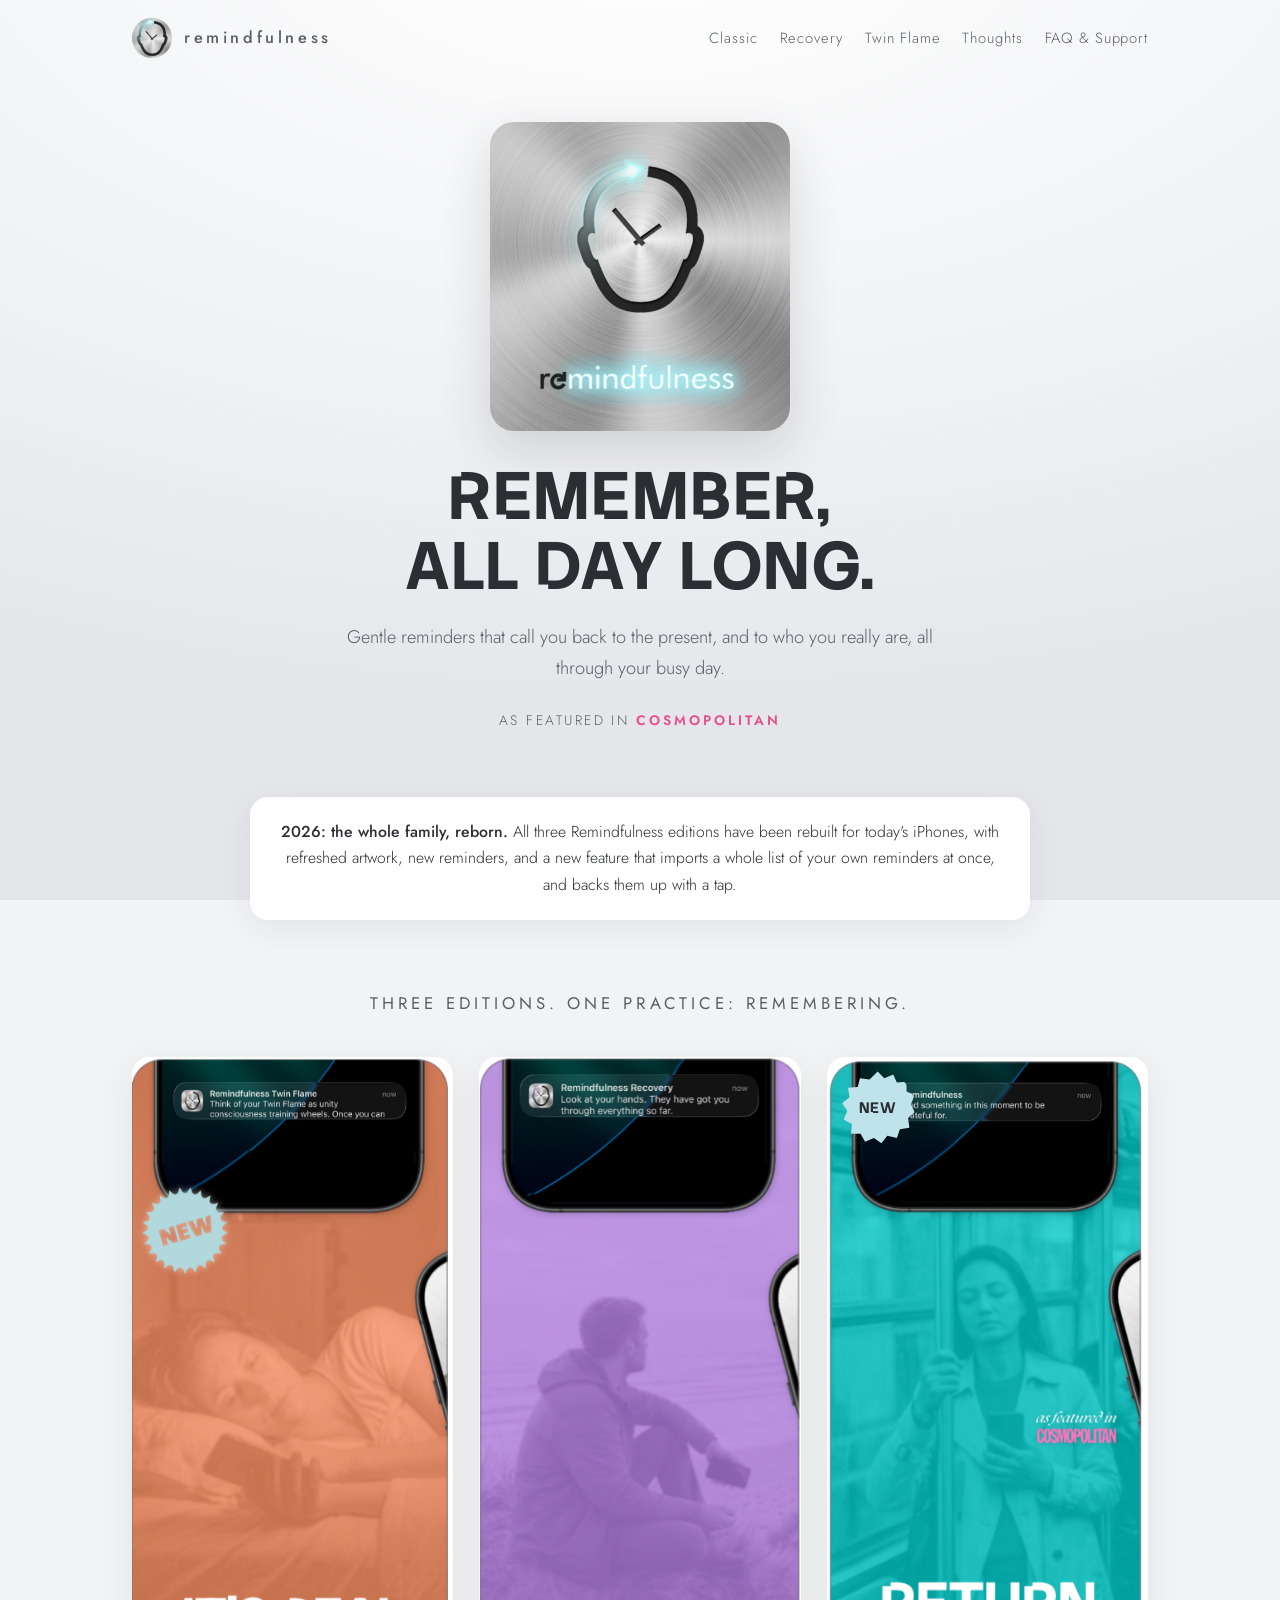
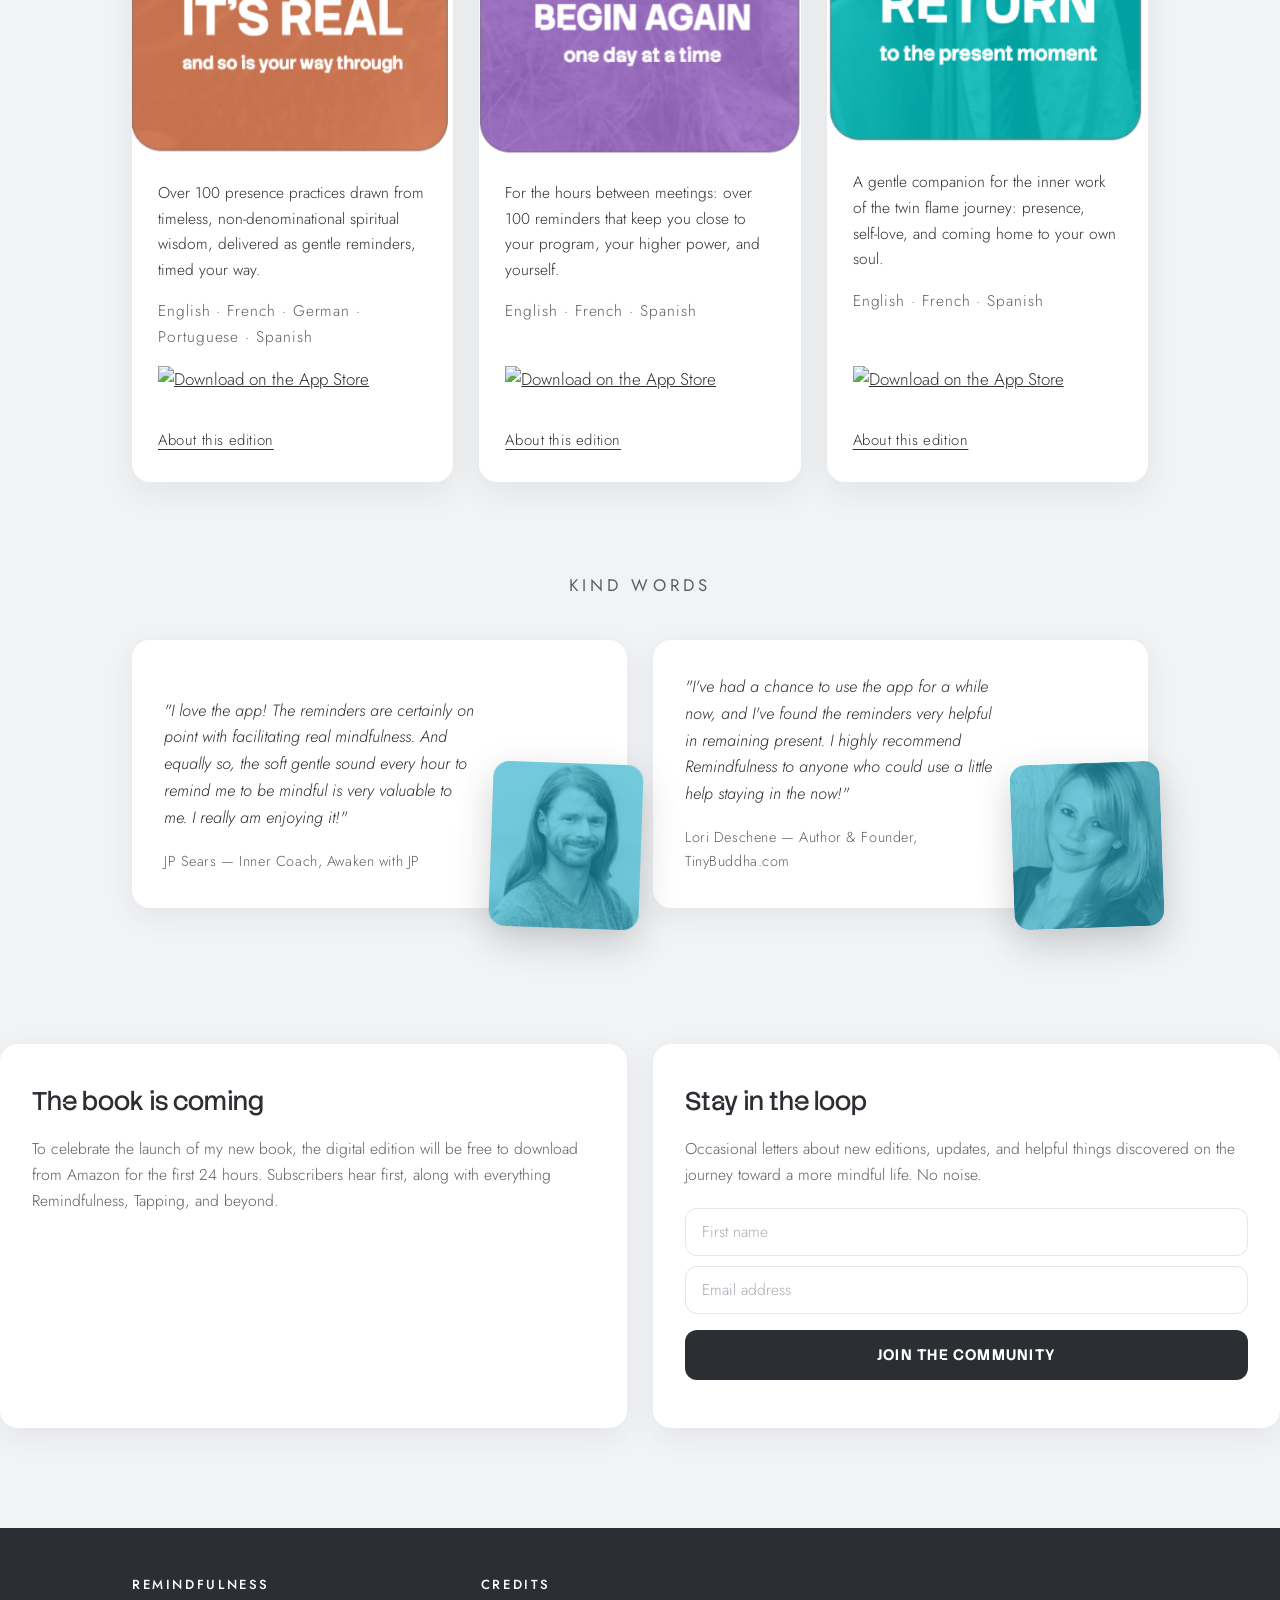
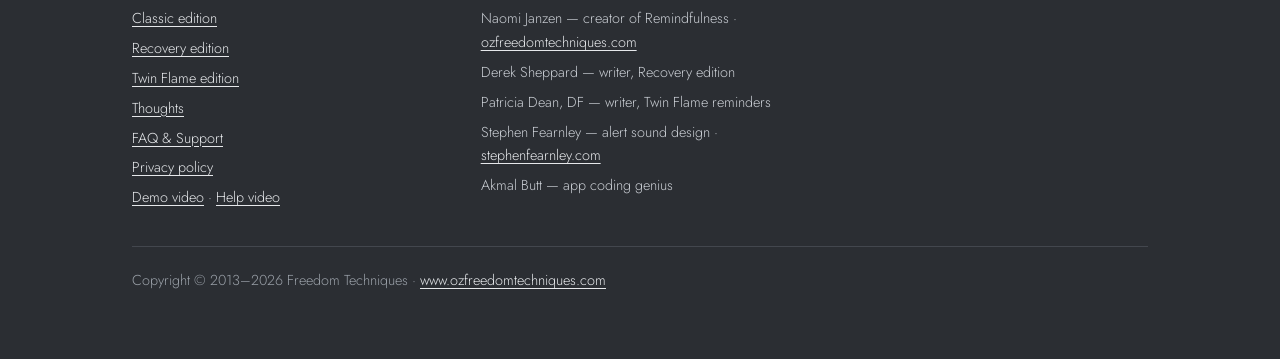
==== index.html @ a5b3c26c "Add files via upload" ====
<!DOCTYPE html>
<html lang="en">
<head>
<meta charset="utf-8">
<meta name="viewport" content="width=device-width, initial-scale=1">
<title>Remindfulness — gentle reminder apps for a mindful, spiritual day</title>
<meta name="description" content="Gentle reminder apps that weave mindfulness and spiritual practice through your busy day. Three editions: Classic, Recovery, and Twin Flame.">
<link rel="preconnect" href="https://fonts.googleapis.com">
<link rel="preconnect" href="https://fonts.gstatic.com" crossorigin>
<link href="https://fonts.googleapis.com/css2?family=Stack+Sans+Notch:wght@500;600;700&family=Jost:wght@300;400;500&display=swap" rel="stylesheet">
<link rel="icon" type="image/png" href="assets/head-logo.png">
<meta property="og:type" content="website">
<meta property="og:title" content="Remindfulness — gentle reminder apps for a mindful, spiritual day">
<meta property="og:description" content="iOS apps that help you remember to be mindful, throughout your busy day. Three editions: Classic, Recovery, and Twin Flame.">
<meta property="og:url" content="https://www.remindfulnessapp.com/">
<meta property="og:image" content="https://www.remindfulnessapp.com/assets/share-banner.jpg">
<meta property="og:image:width" content="1100">
<meta property="og:image:height" content="660">
<meta name="twitter:card" content="summary_large_image">
<meta name="twitter:image" content="https://www.remindfulnessapp.com/assets/share-banner.jpg">
<link rel="stylesheet" href="css/style.css">
</head>
<body>

<header class="site">
  <div class="wrap">
    <a class="wordmark" href="index.html"><img class="logo-head" src="assets/head-logo.png" alt="" onerror="this.style.display='none'"><img class="logo-word" src="assets/wordmark.png" alt="Remindfulness" onerror="this.style.display='none';this.nextElementSibling.style.display='inline'"><span class="wordmark-text" style="display:none">re<span>mindfulness</span></span></a>
    <nav class="main" aria-label="Main">
      <ul>
        <li><a href="classic.html">Classic</a></li>
        <li><a href="recovery.html">Recovery</a></li>
        <li><a href="twin-flame.html">Twin Flame</a></li>
        <li><a href="thoughts.html">Thoughts</a></li>
        <li><a href="faq.html">FAQ &amp; Support</a></li>
      </ul>
    </nav>
  </div>
</header>

<main>
  <section class="hero fade-in">
    <div class="wrap">
      <div class="hero-lockup"><img src="assets/splash-lockup.jpg" alt="Remindfulness logo on brushed metal" onerror="this.parentElement.style.display='none'"></div>
      <h1>Remember,<br>all day long.</h1>
      <p class="sub">Gentle reminders that call you back to the present, and to who you really are, all through your busy day.</p>
      <p class="credit">as featured in <b>COSMOPOLITAN</b></p>
    </div>
  </section>

  <div class="wrap">
    <div class="announce">
      <strong>2026: the whole family, reborn.</strong> All three Remindfulness editions have been rebuilt for today's iPhones, with refreshed artwork, new reminders, and a new feature that imports a whole list of your own reminders at once, and backs them up with a tap.
    </div>
  </div>

  <section class="editions">
    <div class="wrap">
      <h2>Three editions. One practice: remembering.</h2>
      <div class="panel-grid">

        <article class="panel classic">
          <div class="feature">
            <img src="assets/classic-feature.png" alt="Remindfulness Classic — Return to the present moment">
          </div>
          <div class="body">
            <p>Over 100 presence practices drawn from timeless, non&#8209;denominational spiritual wisdom, delivered as gentle reminders, timed your way.</p>
            <p class="langs">English &middot; French &middot; German &middot; Portuguese &middot; Spanish</p>
            <div class="cta-row">
              <a class="badge" href="https://apps.apple.com/app/id588697678" aria-label="Download Remindfulness on the App Store"><img src="https://developer.apple.com/assets/elements/badges/download-on-the-app-store.svg" alt="Download on the App Store"></a>
              <a class="textlink" href="classic.html">About this edition</a>
            </div>
          </div>
        </article>

        <article class="panel recovery">
          <div class="feature">
            <img src="assets/rr-feature.png" alt="Remindfulness Recovery — Begin again, one day at a time">
          </div>
          <div class="body">
            <p>For the hours between meetings: over 100 reminders that keep you close to your program, your higher power, and yourself.</p>
            <p class="langs">English &middot; French &middot; Spanish</p>
            <div class="cta-row">
              <a class="badge" href="https://apps.apple.com/app/id597767206" aria-label="Download Remindfulness Recovery on the App Store"><img src="https://developer.apple.com/assets/elements/badges/download-on-the-app-store.svg" alt="Download on the App Store"></a>
              <a class="textlink" href="recovery.html">About this edition</a>
            </div>
          </div>
        </article>

        <article class="panel twinflame">
          <div class="feature">
            <span class="new-burst" aria-hidden="true">NEW</span>
            <img src="assets/tf-feature.png" alt="Remindfulness Twin Flame — It's real, and so is your way through">
          </div>
          <div class="body">
            <p>A gentle companion for the inner work of the twin flame journey: presence, self&#8209;love, and coming home to your own soul.</p>
            <p class="langs">English &middot; French &middot; Spanish</p>
            <div class="cta-row">
              <!-- TODO: replace idTF with Twin Flame's Apple ID once live -->
              <a class="badge" href="https://apps.apple.com/app/idTF" aria-label="Download Remindfulness Twin Flame on the App Store"><img src="https://developer.apple.com/assets/elements/badges/download-on-the-app-store.svg" alt="Download on the App Store"></a>
              <a class="textlink" href="twin-flame.html">About this edition</a>
            </div>
          </div>
        </article>

      </div>
    </div>
  </section>

  <section class="quotes">
    <div class="wrap">
      <h2>Kind words</h2>
      <div class="quote-grid">
        <blockquote class="quote">
          <div class="qtext">
            <p>"I love the app! The reminders are certainly on point with facilitating real mindfulness. And equally so, the soft gentle sound every hour to remind me to be mindful is very valuable to me. I really am enjoying it!"</p>
            <div class="who">JP Sears — Inner Coach, Awaken with JP</div>
          </div>
          <img class="quote-photo" src="assets/jp.png" alt="JP Sears">
        </blockquote>
        <blockquote class="quote">
          <div class="qtext">
            <p>"I've had a chance to use the app for a while now, and I've found the reminders very helpful in remaining present. I highly recommend Remindfulness to anyone who could use a little help staying in the now!"</p>
            <div class="who">Lori Deschene — Author &amp; Founder, TinyBuddha.com</div>
          </div>
          <img class="quote-photo" src="assets/lori.png" alt="Lori Deschene">
        </blockquote>
      </div>
    </div>
  </section>

  <section class="duo">
    <div class="wrap" style="display:contents">
      <div class="card">
        <h3>The book is coming</h3>
        <p>To celebrate the launch of my new book, the digital edition will be free to download from Amazon for the first 24 hours. Subscribers hear first, along with everything Remindfulness, Tapping, and beyond.</p>
        <div class="slot">
          <img src="assets/book.png" alt="Book cover" onerror="this.style.display='none'">
        </div>
      </div>
      <div class="card">
        <h3>Stay in the loop</h3>
        <p>Occasional letters about new editions, updates, and helpful things discovered on the journey toward a more mindful life. No noise.</p>
        <div class="slot">
          <div class="bs-form-plain bs-form-one">
            <form action="https://app.birdsend.co/subscribe" method="post" bs-form>
              <div style="display: none;">
                <input type="hidden" name="meta_id" value="34839">
                <input type="hidden" name="meta_user_id" value="3507">
              </div>
              <input type="text" name="first_name" class="bs-input" placeholder="First name" required>
              <input type="email" name="email" class="bs-input" placeholder="Email address" required>
              <button type="submit" class="bs-btn">JOIN THE COMMUNITY</button>
              <!-- Please do not remove this or risk form bot signups-->
              <div style="position: absolute; left: -5600px;" aria-hidden="true">
                <input type="text" name="confirmdata" tabindex="-1" value="" autocomplete="new-password">
              </div>
            </form>
            <div id="bs-message"></div>
            <script>
            (function(w, d, s, id){
                var js, fjs = d.getElementsByTagName(s)[0]; if (d.getElementById(id)) { return; }
                js = d.createElement(s); js.id = id; js.src = 'https://cdn.birdsend.co/assets/static/js/form.js'; fjs.parentNode.insertBefore(js, fjs);
            }(window, document, 'script', 'birdsend-form-js'));
            </script>
          </div>
        </div>
      </div>
    </div>
  </section>
</main>

<footer class="site">
  <div class="wrap">
    <div>
      <h4>Remindfulness</h4>
      <p><a href="classic.html">Classic edition</a></p>
      <p><a href="recovery.html">Recovery edition</a></p>
      <p><a href="twin-flame.html">Twin Flame edition</a></p>
      <p><a href="thoughts.html">Thoughts</a></p>
      <p><a href="faq.html">FAQ &amp; Support</a></p>
      <p><a href="privacy-policy.html">Privacy policy</a></p>
      <p><a href="demo-video.html">Demo video</a> &middot; <a href="mindfulness-help-video.html">Help video</a></p>
    </div>
    <div>
      <h4>Credits</h4>
      <p>Naomi Janzen — creator of Remindfulness &middot; <a href="https://www.ozfreedomtechniques.com">ozfreedomtechniques.com</a></p>
      <p>Derek Sheppard — writer, Recovery edition</p>
      <p>Patricia Dean, DF — writer, Twin Flame reminders</p>
      <p>Stephen Fearnley — alert sound design &middot; <a href="https://www.stephenfearnley.com">stephenfearnley.com</a></p>
      <p>Akmal Butt — app coding genius</p>
    </div>
    <p class="fine">Copyright &copy; 2013&ndash;2026 Freedom Techniques &middot; <a href="https://www.ozfreedomtechniques.com">www.ozfreedomtechniques.com</a></p>
  </div>
</footer>

</body>
</html>
---- css/style.css ----
/* ============================================================
   Remindfulness — remindfulnessapp.com
   Design tokens: silvery app-world base, three edition washes,
   Abril Fatface display verbs, Jost body.
   ============================================================ */

:root {
  --silver: #f2f3f5;
  --silver-deep: #e4e6ea;
  --ink: #2b2e33;
  --ink-soft: #5a5f66;
  --white: #ffffff;
  --cyan: #45c6c0;
  --cyan-tint: #e2f8f8;
  --purple: #b493d9;
  --purple-tint: #f2eafa;
  --peach: #e89a70;
  --peach-tint: #ffeee6;
  --max: 1060px;
  --radius: 18px;
  --display: "Stack Sans Notch", "Jost", sans-serif;
  --body: "Jost", system-ui, -apple-system, sans-serif;
}

* { box-sizing: border-box; margin: 0; padding: 0; }

html { scroll-behavior: smooth; }
@media (prefers-reduced-motion: reduce) {
  html { scroll-behavior: auto; }
  * { animation: none !important; transition: none !important; }
}

body {
  font-family: var(--body);
  font-weight: 300;
  font-size: 1.06rem;
  line-height: 1.65;
  color: var(--ink);
  background:
    radial-gradient(120% 90% at 50% -10%, #ffffff 0%, var(--silver) 55%, var(--silver-deep) 100%)
    fixed var(--silver);
}

img { max-width: 100%; display: block; }

a { color: inherit; }

.wrap { max-width: var(--max); margin: 0 auto; padding: 0 22px; }

/* ---------- header ---------- */
header.site {
  padding: 18px 0;
}
header.site .wrap {
  display: flex; flex-wrap: wrap; align-items: center; gap: 14px 26px;
}
.wordmark {
  font-family: var(--body); font-weight: 500; letter-spacing: 0.22em;
  text-transform: lowercase; font-size: 1.02rem; text-decoration: none;
  display: flex; align-items: center; gap: 12px;
}
.wordmark span { color: var(--ink-soft); }
.logo-head { height: 40px; width: auto; }
.logo-word { height: 22px; width: auto; }
nav.main { margin-left: auto; }
nav.main ul { list-style: none; display: flex; flex-wrap: wrap; gap: 4px 22px; }
nav.main a {
  text-decoration: none; font-size: 0.92rem; letter-spacing: 0.06em;
  color: var(--ink-soft); padding: 4px 0;
}
nav.main a:hover, nav.main a[aria-current="page"] { color: var(--ink); }
nav.main a:focus-visible { outline: 2px solid var(--ink); outline-offset: 3px; }

/* ---------- hero ---------- */
.hero { padding: 46px 0 56px; text-align: center; }
.hero-lockup { max-width: 300px; margin: 0 auto 30px; border-radius: 24px; overflow: hidden; box-shadow: 0 18px 50px rgba(43,46,51,0.16); }
.hero h1 {
  font-family: var(--display); font-weight: 700; text-transform: uppercase;
  font-size: clamp(2.3rem, 6.5vw, 4.2rem); line-height: 1.04;
  letter-spacing: 0.02em;
}
.hero .sub {
  max-width: 620px; margin: 22px auto 0; font-size: 1.14rem; color: var(--ink-soft);
}
.credit {
  margin-top: 26px; font-size: 0.86rem; letter-spacing: 0.18em; text-transform: uppercase;
  color: var(--ink-soft);
}
.credit b { color: #e5518d; font-weight: 600; letter-spacing: 0.22em; }

.fade-in { animation: rise 0.9s ease both; }
@keyframes rise { from { opacity: 0; transform: translateY(14px); } to { opacity: 1; transform: none; } }

/* ---------- announcement ---------- */
.announce {
  background: var(--white); border-radius: var(--radius);
  padding: 22px 28px; margin: 10px auto 0; max-width: 780px;
  box-shadow: 0 8px 30px rgba(43, 46, 51, 0.07);
  text-align: center; font-size: 0.99rem;
}
.announce strong { font-weight: 500; }

/* ---------- edition panels ---------- */
.editions { padding: 70px 0 30px; }
.editions h2, .quotes h2 {
  text-align: center; font-family: var(--body); font-weight: 400;
  font-size: 1.05rem; letter-spacing: 0.24em; text-transform: uppercase;
  color: var(--ink-soft); margin-bottom: 40px;
}
.panel-grid {
  display: grid; gap: 26px;
  grid-template-columns: repeat(auto-fit, minmax(280px, 1fr));
}
.panel {
  border-radius: var(--radius); overflow: hidden; background: var(--white);
  box-shadow: 0 10px 34px rgba(43, 46, 51, 0.08);
  display: flex; flex-direction: column;
  transition: transform 0.25s ease, box-shadow 0.25s ease;
}
.panel:hover { transform: translateY(-4px); box-shadow: 0 16px 44px rgba(43, 46, 51, 0.12); }
.panel .verb-band { padding: 40px 26px 30px; text-align: center; }
.panel.classic .verb-band { background: var(--cyan); }
.panel.recovery .verb-band { background: var(--purple); }
.panel.twinflame .verb-band { background: var(--peach); }
.panel .verb {
  font-family: var(--display); font-weight: 700; text-transform: uppercase;
  font-size: clamp(1.7rem, 3.6vw, 2.2rem); line-height: 1.06; color: #ffffff;
}



.panel .verb-sub { margin-top: 6px; color: #ffffff; font-size: 1rem; font-weight: 400; }
.panel .shot { aspect-ratio: 1320 / 1500; overflow: hidden; }
.panel .shot img { width: 100%; height: 100%; object-fit: cover; object-position: top; }
.panel .body { padding: 26px 26px 30px; display: flex; flex-direction: column; gap: 16px; flex: 1; }
.panel .body p { font-size: 0.97rem; }
.panel .langs { font-size: 0.85rem; letter-spacing: 0.06em; color: var(--ink-soft); }
.panel .cta-row { margin-top: auto; display: flex; align-items: center; gap: 18px; flex-wrap: wrap; }
.badge img { height: 44px; width: auto; }
.textlink {
  font-size: 0.93rem; letter-spacing: 0.04em; color: var(--ink);
  text-decoration: underline; text-underline-offset: 4px;
}
.textlink:focus-visible, .badge:focus-visible { outline: 2px solid var(--ink); outline-offset: 3px; }

.new-flag {
  display: inline-block; font-size: 0.72rem; letter-spacing: 0.2em;
  font-weight: 500; padding: 3px 10px; border-radius: 999px;
  background: #ffffff; color: #e06a38; margin-bottom: 12px;
}

/* ---------- quotes ---------- */
.quotes { padding: 60px 0 20px; }
.quote-grid { display: grid; gap: 26px; grid-template-columns: repeat(auto-fit, minmax(300px, 1fr)); }
.quote {
  background: var(--white); border-radius: var(--radius); padding: 34px 32px;
  box-shadow: 0 8px 30px rgba(43, 46, 51, 0.07); font-size: 1.02rem;
}
.quote p { font-style: italic; }
.quote .who { margin-top: 18px; font-style: normal; font-size: 0.9rem; color: var(--ink-soft); letter-spacing: 0.04em; }

/* ---------- book + newsletter ---------- */
.duo { padding: 60px 0; display: grid; gap: 26px; grid-template-columns: repeat(auto-fit, minmax(300px, 1fr)); }
.card {
  background: var(--white); border-radius: var(--radius); padding: 36px 32px;
  box-shadow: 0 8px 30px rgba(43, 46, 51, 0.07);
}
.card h3 { font-family: var(--display); font-weight: 400; font-size: 1.6rem; margin-bottom: 14px; }
.card p { font-size: 0.98rem; color: var(--ink-soft); }
.card .slot { margin-top: 20px; }

/* ---------- edition page hero ---------- */
.ed-hero { padding: 70px 0 56px; text-align: center; }
body.classic .ed-hero h1, body.recovery .ed-hero h1, body.twinflame .ed-hero h1, body.classic .ed-hero .sub, body.recovery .ed-hero .sub, body.twinflame .ed-hero .sub, body.classic .ed-hero .eyebrow, body.recovery .ed-hero .eyebrow, body.twinflame .ed-hero .eyebrow { text-shadow: 0 1px 14px rgba(0,0,0,0.18); }
.ed-hero .hero-shot { margin-bottom: -30px; }
.ed-hero .eyebrow { font-size: 0.85rem; letter-spacing: 0.24em; text-transform: uppercase; color: var(--ink-soft); }
.ed-hero h1 { font-family: var(--display); font-weight: 700; text-transform: uppercase; font-size: clamp(2.2rem, 6vw, 3.6rem); margin-top: 14px; line-height: 1.05; color: #0f9d9d; }
body.classic .ed-hero h1, body.recovery .ed-hero h1, body.twinflame .ed-hero h1 { color: #ffffff; }
.ed-hero .sub { max-width: 560px; margin: 18px auto 0; font-size: 1.12rem; color: var(--ink-soft); }



body.classic .ed-hero { background: var(--cyan) url('../assets/classic-banner.jpg') left center/cover no-repeat; } body.classic .ed-hero .eyebrow, body.classic .ed-hero .sub { color: #ffffff; }
body.recovery .ed-hero { background: var(--purple) url('../assets/recovery-banner.jpg') left center/cover no-repeat; } body.recovery .ed-hero .eyebrow, body.recovery .ed-hero .sub { color: #ffffff; }
body.twinflame .ed-hero { background: var(--peach) url('../assets/twinflame-banner.jpg') left center/cover no-repeat; } body.twinflame .ed-hero .eyebrow, body.twinflame .ed-hero .sub { color: #ffffff; }

.prose { max-width: 700px; margin: 0 auto; padding: 38px 22px 30px; }
.prose p { margin-bottom: 20px; }
.prose h2 { font-family: var(--body); font-weight: 500; font-size: 1.02rem; letter-spacing: 0.18em; text-transform: uppercase; margin: 44px 0 16px; }
.prose .symbolism {
  font-style: italic; color: var(--ink-soft); font-size: 0.99rem;
  border-left: 3px solid var(--silver-deep); padding-left: 20px;
}
body.classic .prose .symbolism { border-color: var(--cyan); }
body.recovery .prose .symbolism { border-color: var(--purple); }
body.twinflame .prose .symbolism { border-color: var(--peach); }

.sounds { columns: 2; gap: 30px; list-style: none; font-size: 0.97rem; }
.sounds li { padding: 3px 0; break-inside: avoid; }
@media (min-width: 640px) { .sounds { columns: 3; } }

.center-cta { text-align: center; padding: 30px 0 70px; }
.center-cta .badge img { height: 52px; margin: 0 auto; }
.hero-shot { max-width: 420px; margin: 40px auto 0; border-radius: var(--radius); overflow: hidden; box-shadow: 0 16px 48px rgba(43,46,51,0.16); }

/* ---------- faq ---------- */
.faq-list { max-width: 720px; margin: 0 auto; padding: 0 22px 60px; }
.faq-list details {
  background: var(--white); border-radius: var(--radius); margin-bottom: 14px;
  box-shadow: 0 6px 24px rgba(43, 46, 51, 0.06); overflow: hidden;
}
.faq-list summary {
  cursor: pointer; padding: 20px 26px; font-weight: 400; font-size: 1.02rem;
  list-style: none; position: relative; padding-right: 52px;
}
.faq-list summary::-webkit-details-marker { display: none; }
.faq-list summary::after {
  content: "+"; position: absolute; right: 24px; top: 50%;
  transform: translateY(-52%); font-size: 1.4rem; color: var(--ink-soft);
}
.faq-list details[open] summary::after { content: "\2212"; }
.faq-list .a { padding: 0 26px 22px; color: var(--ink-soft); font-size: 0.98rem; }
.faq-list .a p { margin-bottom: 12px; }
.faq-list summary:focus-visible { outline: 2px solid var(--ink); outline-offset: -4px; }

/* ---------- footer ---------- */
footer.site {
  margin-top: 40px; padding: 46px 0 60px; background: var(--ink); color: #c9cdd3;
  font-size: 0.9rem;
}
footer.site .wrap { display: grid; gap: 30px; grid-template-columns: repeat(auto-fit, minmax(240px, 1fr)); }
footer.site h4 { font-weight: 500; font-size: 0.82rem; letter-spacing: 0.2em; text-transform: uppercase; color: #ffffff; margin-bottom: 12px; }
footer.site a { color: #e6e8eb; text-decoration: underline; text-underline-offset: 3px; }
footer.site p { margin-bottom: 6px; }
footer.site .fine { grid-column: 1 / -1; border-top: 1px solid #43474e; padding-top: 22px; color: #9aa0a8; }


/* ---------- decorative objects (from the apps) ---------- */
.deco { position: absolute; pointer-events: none; user-select: none; z-index: 3; }
.verb-band { position: relative; overflow: visible; }
.card-deco { width: clamp(64px, 9vw, 96px); }
.panel.classic .card-deco { top: -18px; left: -14px; transform: rotate(-12deg); }
.panel.recovery .card-deco { top: -16px; right: -12px; transform: rotate(8deg); }
.panel.twinflame .card-deco { bottom: -20px; right: -10px; transform: rotate(-8deg); }
.ed-hero { position: relative; overflow: visible; z-index: 2; }
.hero-deco { width: clamp(90px, 16vw, 190px); }
.classic .hero-deco { top: 20px; right: 3vw; transform: rotate(6deg); width: clamp(140px, 24vw, 300px); }
.recovery .hero-deco { bottom: -14px; right: 4vw; width: clamp(140px, 24vw, 300px); }
.twinflame .hero-deco { top: 0; right: 2.5vw; width: clamp(90px, 12vw, 175px); }
.center-cta { position: relative; }
.cta-deco { width: clamp(90px, 15vw, 180px); }
.classic .cta-deco { left: 4vw; bottom: -8px; transform: rotate(-6deg); }
.recovery .cta-deco { right: 4vw; bottom: -10px; }
.twinflame .cta-deco { right: 3vw; bottom: -16px; transform: rotate(6deg); }


/* ---------- home cards as full panels ---------- */
.panel .feature { position: relative; }
.panel .feature img { width: 100%; height: auto; display: block; }
.new-burst {
  position: absolute; top: 14px; left: 14px; z-index: 3;
  width: 74px; height: 74px; display: flex; align-items: center; justify-content: center;
  background: #bfe3ea; color: #2b2e33;
  font-family: var(--display); font-weight: 700; font-size: 0.95rem; letter-spacing: 0.04em;
  border-radius: 50%;
  clip-path: polygon(50% 0%, 59% 9%, 71% 4%, 76% 15%, 89% 14%, 89% 27%, 100% 32%, 95% 44%, 100% 55%, 91% 63%, 93% 76%, 80% 78%, 76% 90%, 63% 87%, 55% 97%, 45% 90%, 33% 95%, 27% 84%, 14% 84%, 15% 71%, 4% 65%, 9% 53%, 2% 43%, 12% 35%, 10% 22%, 23% 21%, 26% 9%, 39% 11%);
}


/* ---------- testimonial photos ---------- */
.quote { display: flex; align-items: flex-end; gap: 16px; overflow: visible; }
.quote .qtext { flex: 1; min-width: 0; }
.quote-photo {
  flex-shrink: 0;
  width: clamp(104px, 12vw, 150px); height: auto;
  margin: 0 -46px -54px 0;
  border-radius: 16px;
  box-shadow: 0 14px 36px rgba(43, 46, 51, 0.22);
  transform: rotate(2deg);
}
.quote:last-child .quote-photo { transform: rotate(-2deg); }
.quotes { padding-bottom: 76px; }
@media (max-width: 640px) {
  .quote-photo { width: 100px; margin: 0 -14px -40px 0; }
}


/* ---------- BirdSend form, restyled to the site ---------- */
.bs-form-one { max-width: none; padding: 0; border: none; background: transparent; font-family: var(--body); }
.bs-form-one .bs-input {
  width: 100%; height: 48px; padding: 10px 16px; margin-bottom: 10px;
  font-family: var(--body); font-size: 0.98rem; font-weight: 300; color: var(--ink);
  background: #ffffff; border: 1px solid var(--silver-deep); border-radius: 12px;
}
.bs-form-one .bs-input::placeholder { color: #a7abb2; font-style: normal; }
.bs-form-one .bs-input:focus { outline: none; border-color: var(--cyan); }
.bs-form-one .bs-btn {
  width: 100%; height: 50px; margin-top: 6px; border: none; border-radius: 12px;
  background: var(--ink); color: #ffffff; cursor: pointer;
  font-family: var(--display); font-weight: 700; letter-spacing: 0.08em; font-size: 0.95rem;
  transition: background 0.2s ease;
}
.bs-form-one .bs-btn:hover, .bs-form-one .bs-btn:focus { background: #0f9d9d; outline: none; }
#bs-message { margin-top: 12px; font-size: 0.92rem; color: var(--ink-soft); text-align: center; }


/* ---------- thoughts (essays) ---------- */
.thoughts { max-width: 720px; }
.thoughts .toc { background: var(--white); border-radius: var(--radius); padding: 26px 30px; margin-bottom: 40px; box-shadow: 0 8px 30px rgba(43,46,51,0.07); }
.thoughts .toc ol { list-style: none; counter-reset: t; }
.thoughts .toc li { counter-increment: t; padding: 7px 0; display: flex; align-items: baseline; gap: 10px; }
.thoughts .toc li::before { content: counter(t, decimal-leading-zero); font-family: var(--display); font-weight: 700; font-size: 0.85rem; color: #0f9d9d; }
.thoughts .toc a { text-decoration: none; color: var(--ink); }
.thoughts .toc a:hover { text-decoration: underline; text-underline-offset: 4px; }
.thoughts .toc span { margin-left: auto; font-size: 0.82rem; color: var(--ink-soft); letter-spacing: 0.06em; }
.thoughts h2 { font-family: var(--display); font-weight: 700; font-size: 1.5rem; text-transform: none; letter-spacing: 0; margin: 60px 0 4px; }
.thoughts .post-date { font-size: 0.85rem; letter-spacing: 0.14em; text-transform: uppercase; color: var(--ink-soft); margin-bottom: 20px; }
.thoughts hr { border: none; border-top: 1px solid var(--silver-deep); margin: 50px 0; }
.post-comments { background: var(--white); border-radius: var(--radius); padding: 22px 26px; margin-top: 30px; font-size: 0.95rem; box-shadow: 0 6px 22px rgba(43,46,51,0.06); }
.post-comments .comments-label { font-size: 0.78rem; letter-spacing: 0.2em; text-transform: uppercase; color: var(--ink-soft); margin-bottom: 12px; }
.post-comments p { margin-bottom: 12px; }
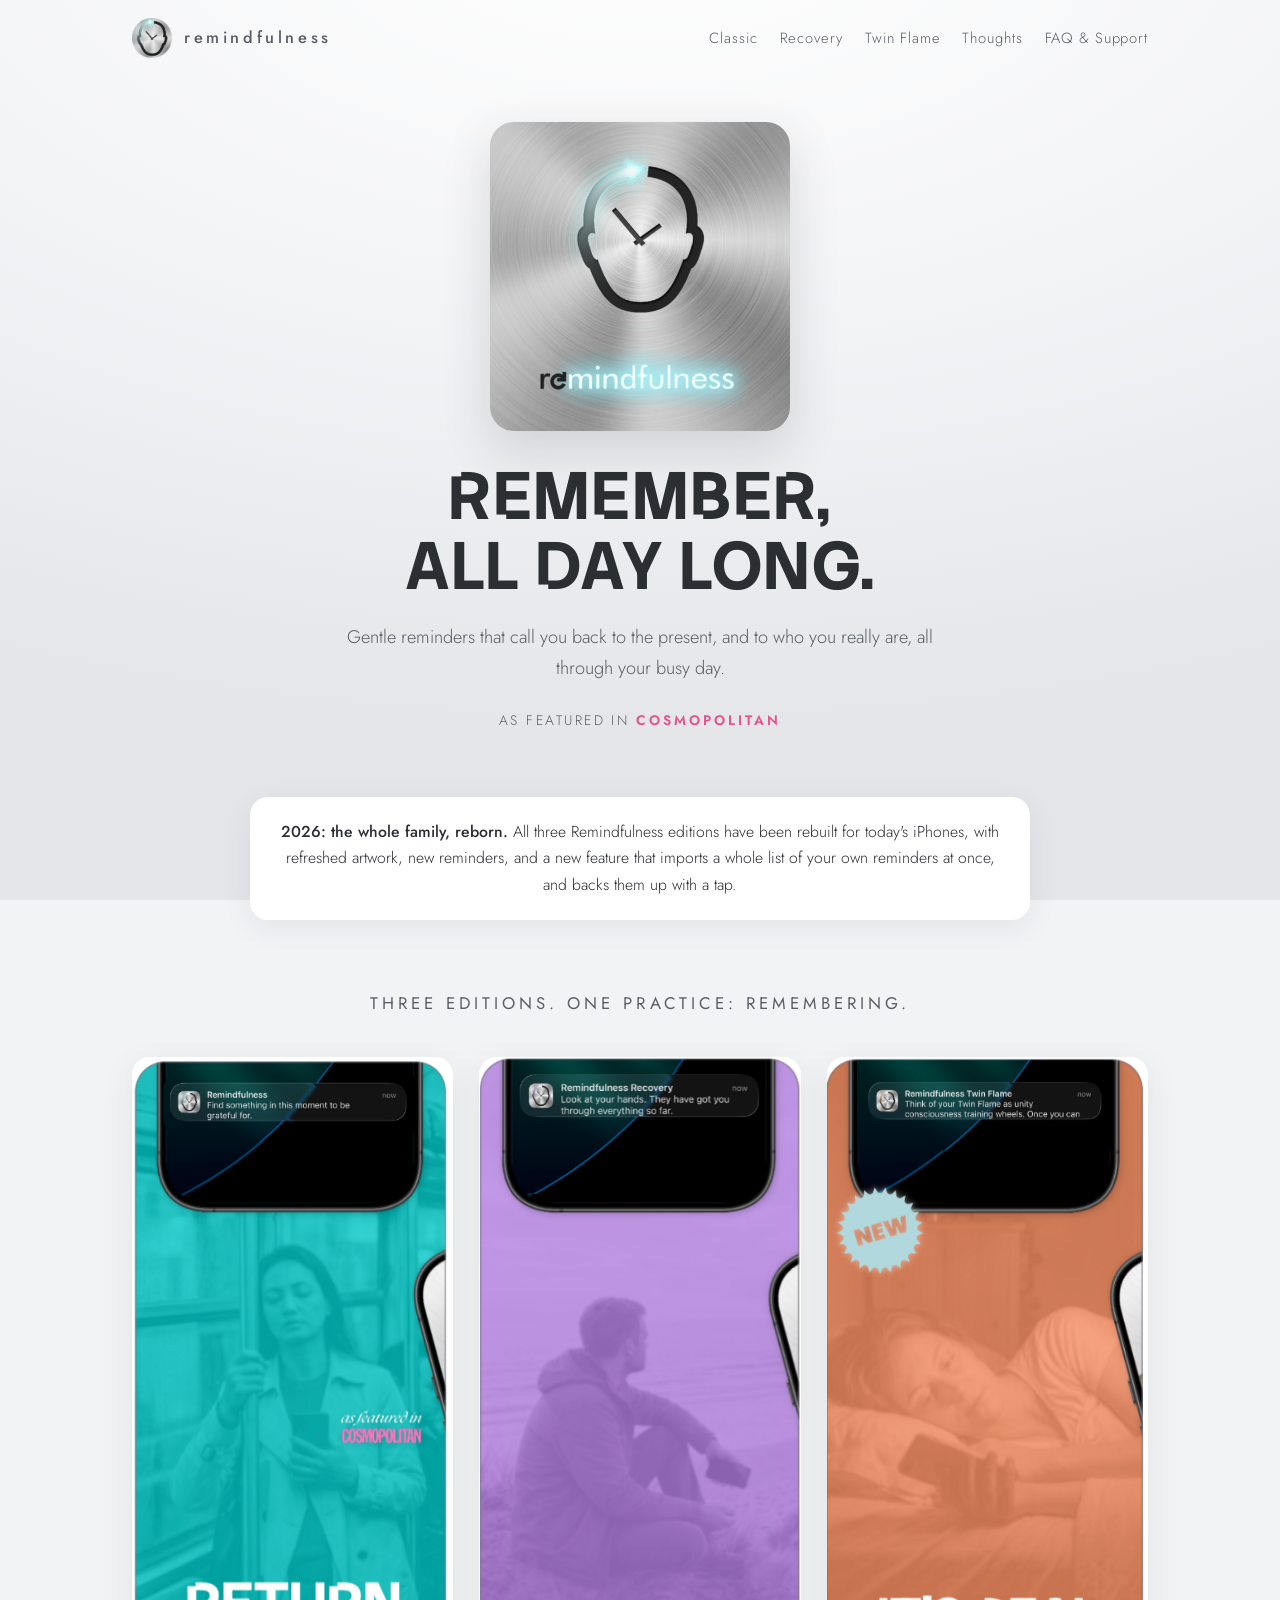
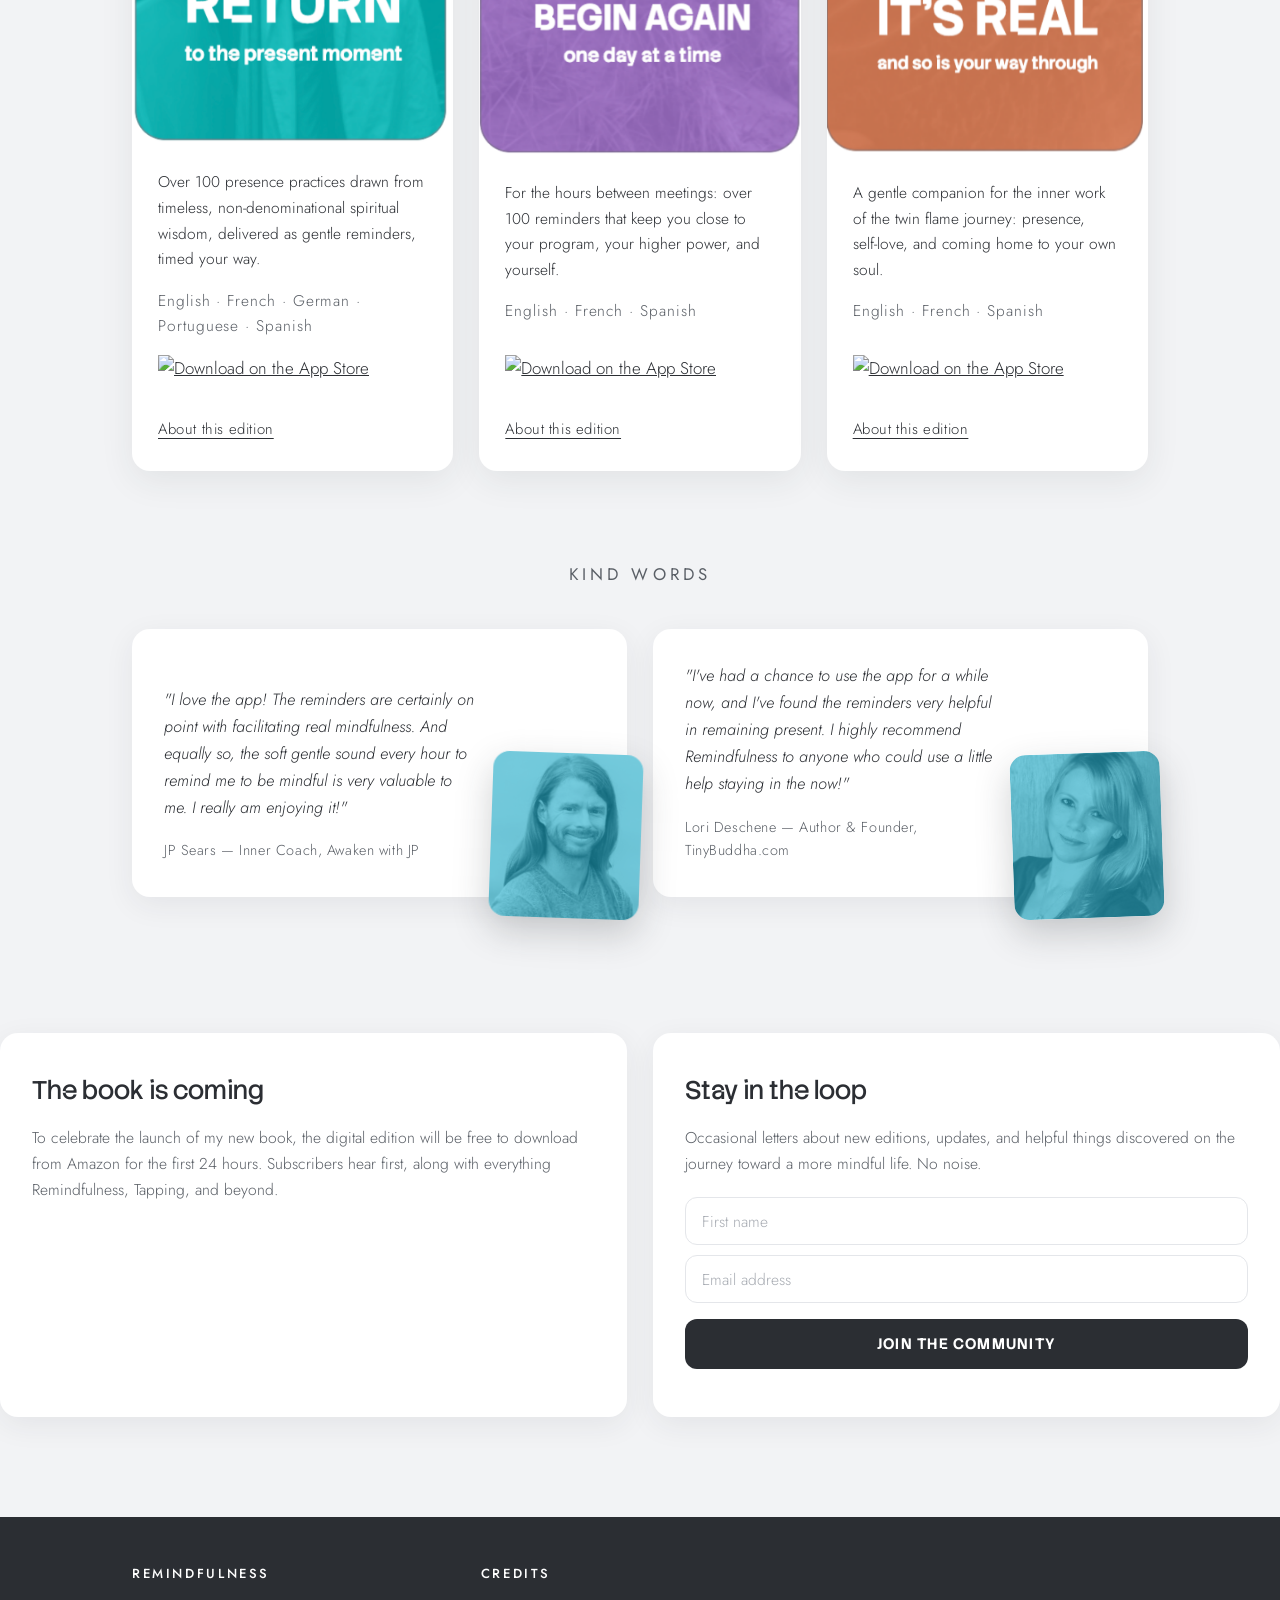
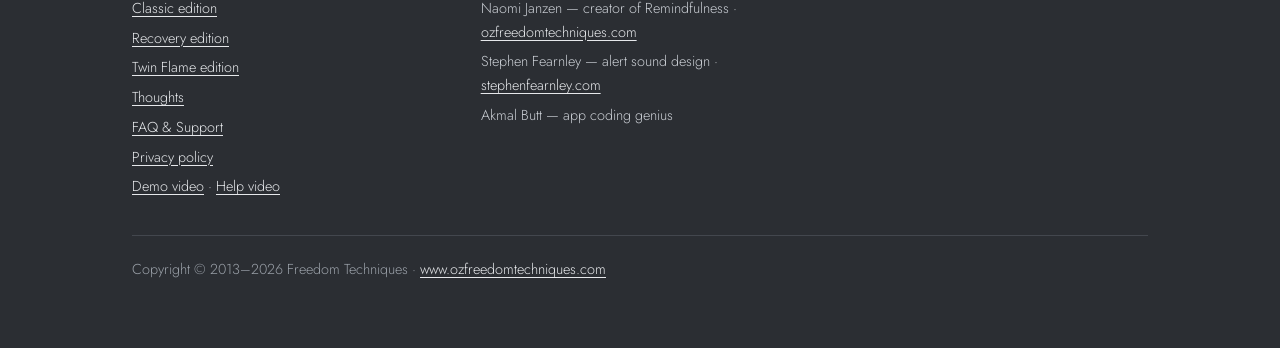
==== commit 740ce3eb: "Swap images for classic and twin flame panels" ====
--- a/index.html
+++ b/index.html
@@ -60,7 +60,7 @@
 
         <article class="panel classic">
           <div class="feature">
-            <img src="assets/classic-feature.png" alt="Remindfulness Classic — Return to the present moment">
+            <img src="assets/tf-feature.png" alt="Remindfulness Classic — Return to the present moment">
           </div>
           <div class="body">
             <p>Over 100 presence practices drawn from timeless, non&#8209;denominational spiritual wisdom, delivered as gentle reminders, timed your way.</p>
@@ -88,8 +88,7 @@
 
         <article class="panel twinflame">
           <div class="feature">
-            <span class="new-burst" aria-hidden="true">NEW</span>
-            <img src="assets/tf-feature.png" alt="Remindfulness Twin Flame — It's real, and so is your way through">
+            <img src="assets/classic-feature.png" alt="Remindfulness Twin Flame — It's real, and so is your way through">
           </div>
           <div class="body">
             <p>A gentle companion for the inner work of the twin flame journey: presence, self&#8209;love, and coming home to your own soul.</p>
@@ -184,8 +183,6 @@
     <div>
       <h4>Credits</h4>
       <p>Naomi Janzen — creator of Remindfulness &middot; <a href="https://www.ozfreedomtechniques.com">ozfreedomtechniques.com</a></p>
-      <p>Derek Sheppard — writer, Recovery edition</p>
-      <p>Patricia Dean, DF — writer, Twin Flame reminders</p>
       <p>Stephen Fearnley — alert sound design &middot; <a href="https://www.stephenfearnley.com">stephenfearnley.com</a></p>
       <p>Akmal Butt — app coding genius</p>
     </div>
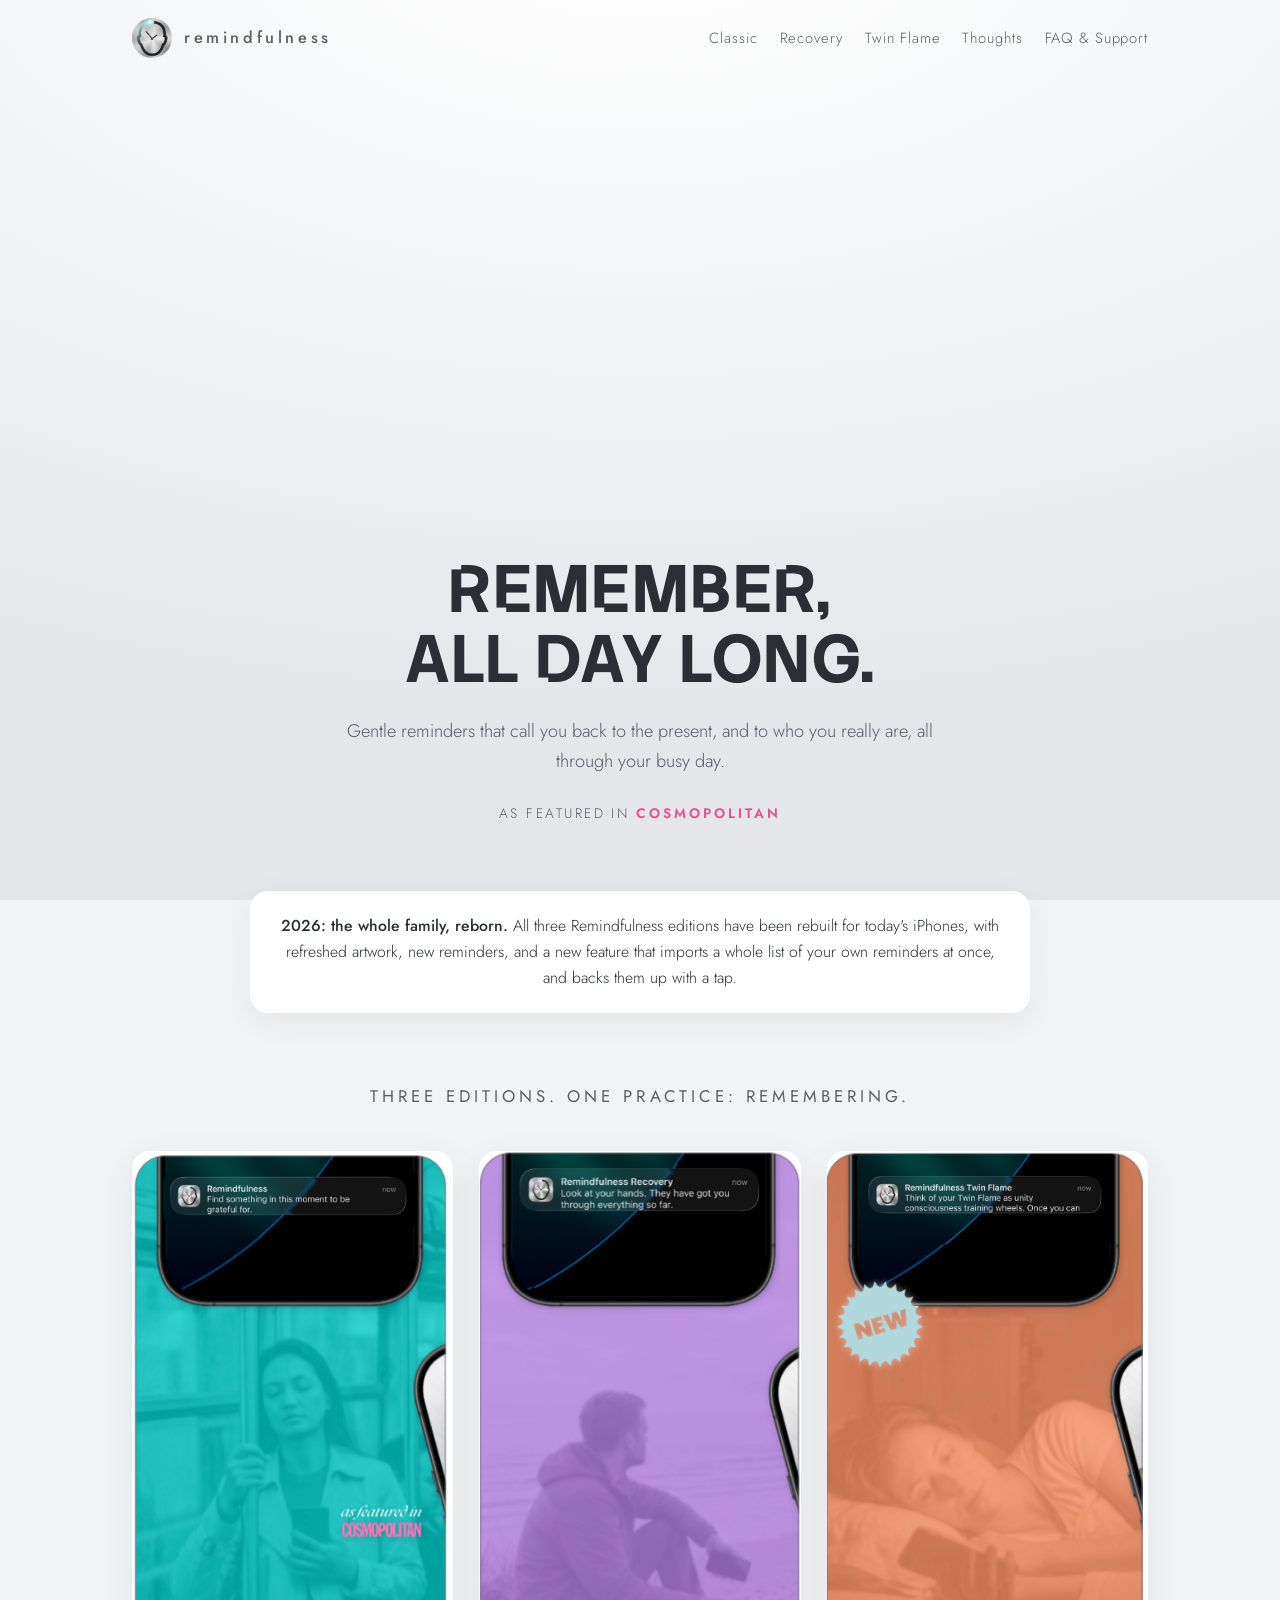
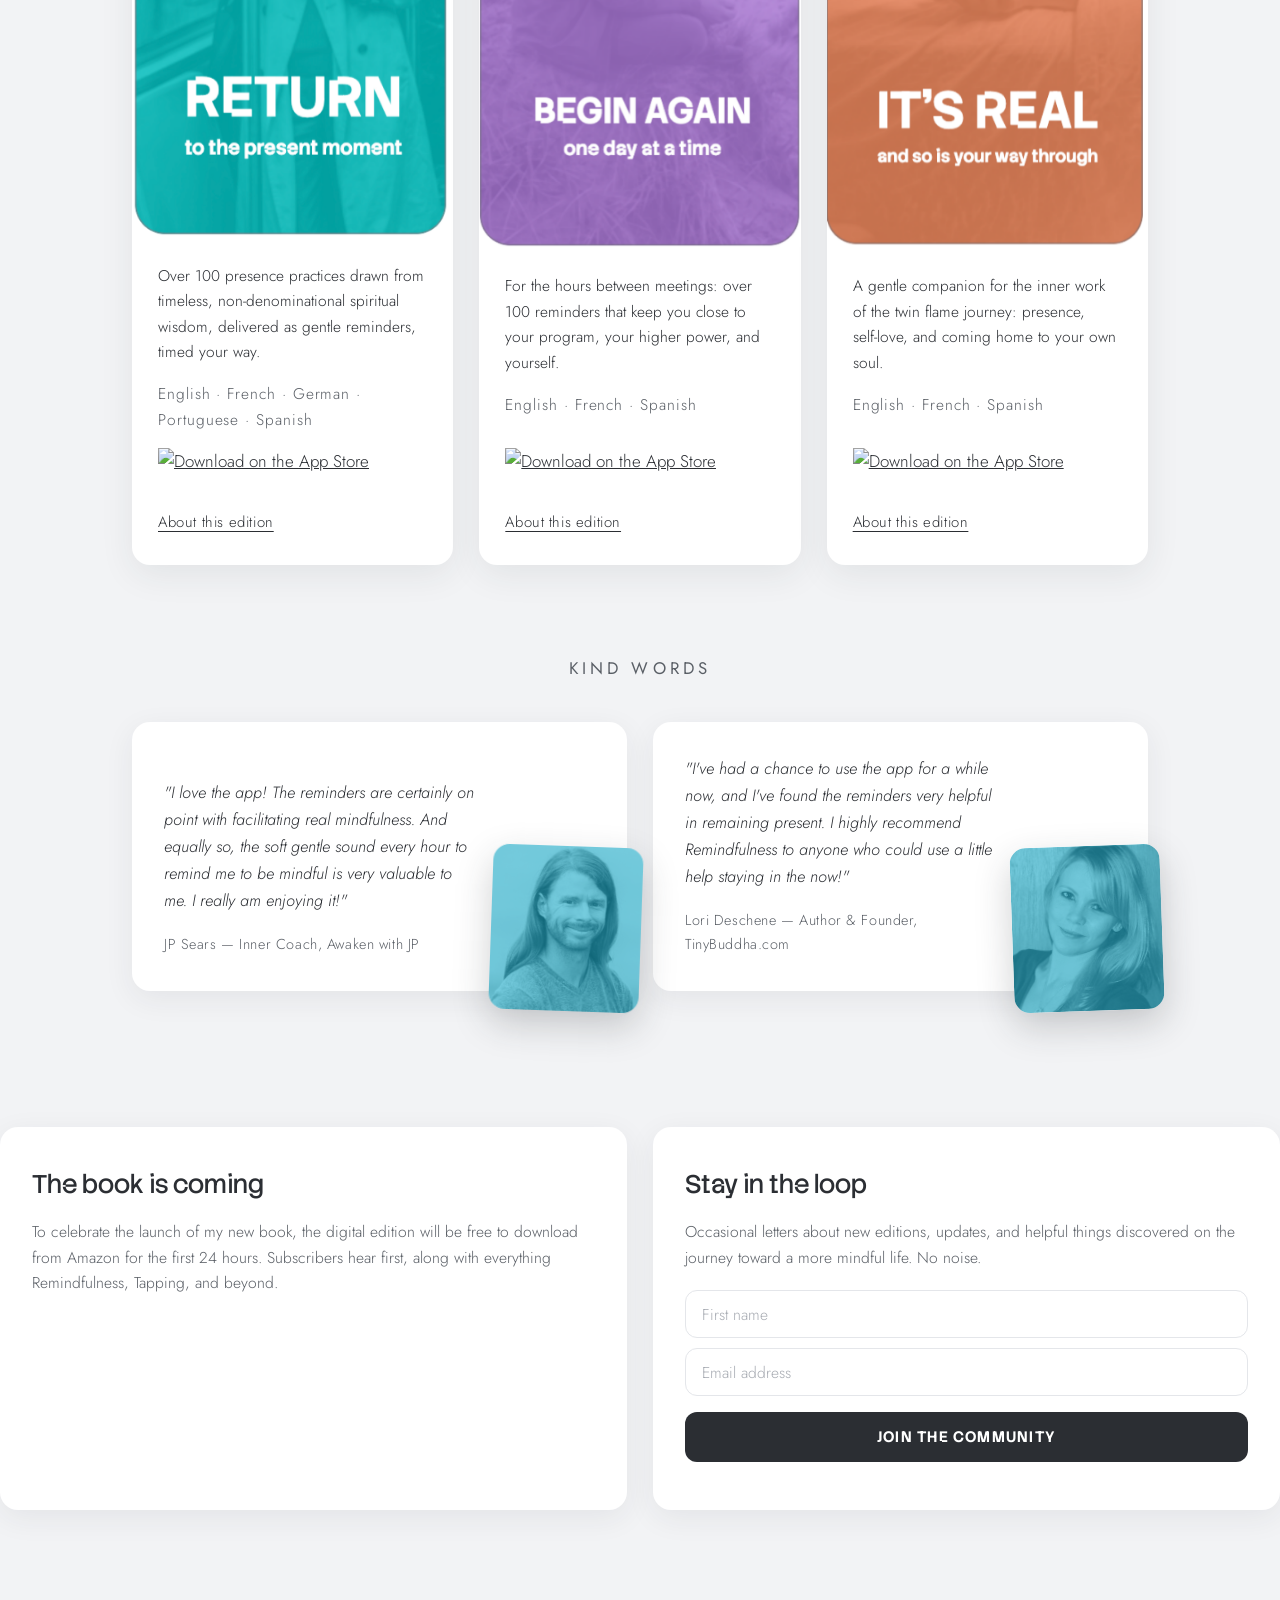
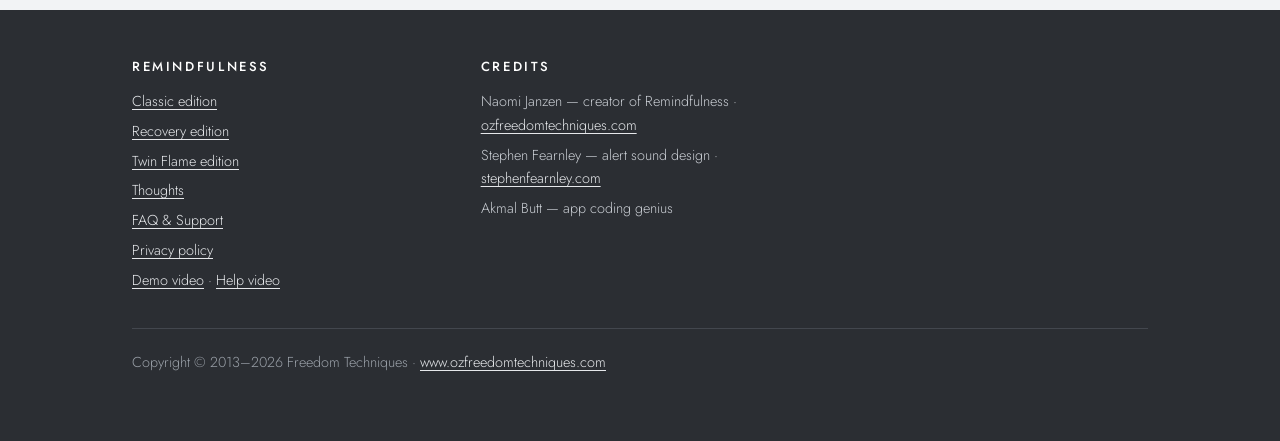
==== commit 80df5ac3: "Update hero section layout in index.html" ====
--- a/index.html
+++ b/index.html
@@ -40,7 +40,7 @@
 <main>
   <section class="hero fade-in">
     <div class="wrap">
-      <div class="hero-lockup"><img src="assets/splash-lockup.jpg" alt="Remindfulness logo on brushed metal" onerror="this.parentElement.style.display='none'"></div>
+      <div style="height: clamp(340px, 48vh, 600px)" aria-hidden="true"></div>
       <h1>Remember,<br>all day long.</h1>
       <p class="sub">Gentle reminders that call you back to the present, and to who you really are, all through your busy day.</p>
       <p class="credit">as featured in <b>COSMOPOLITAN</b></p>
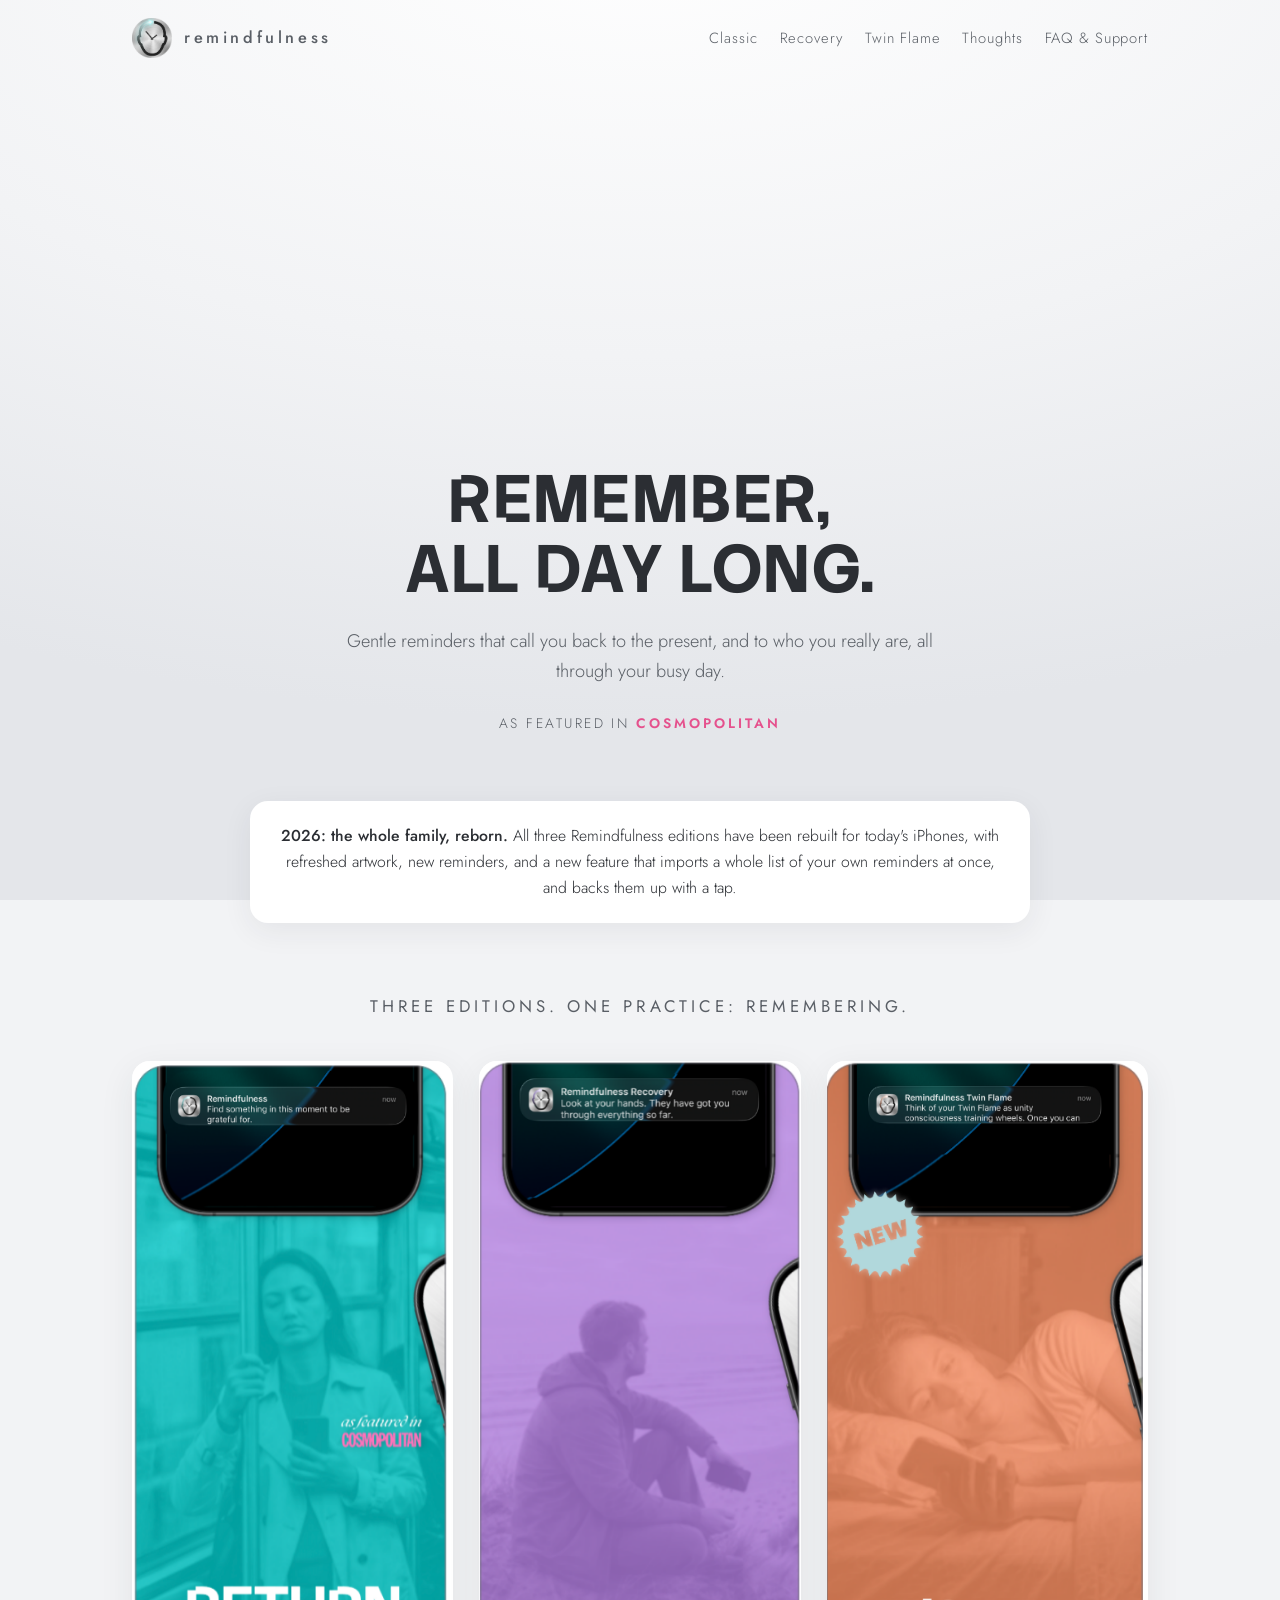
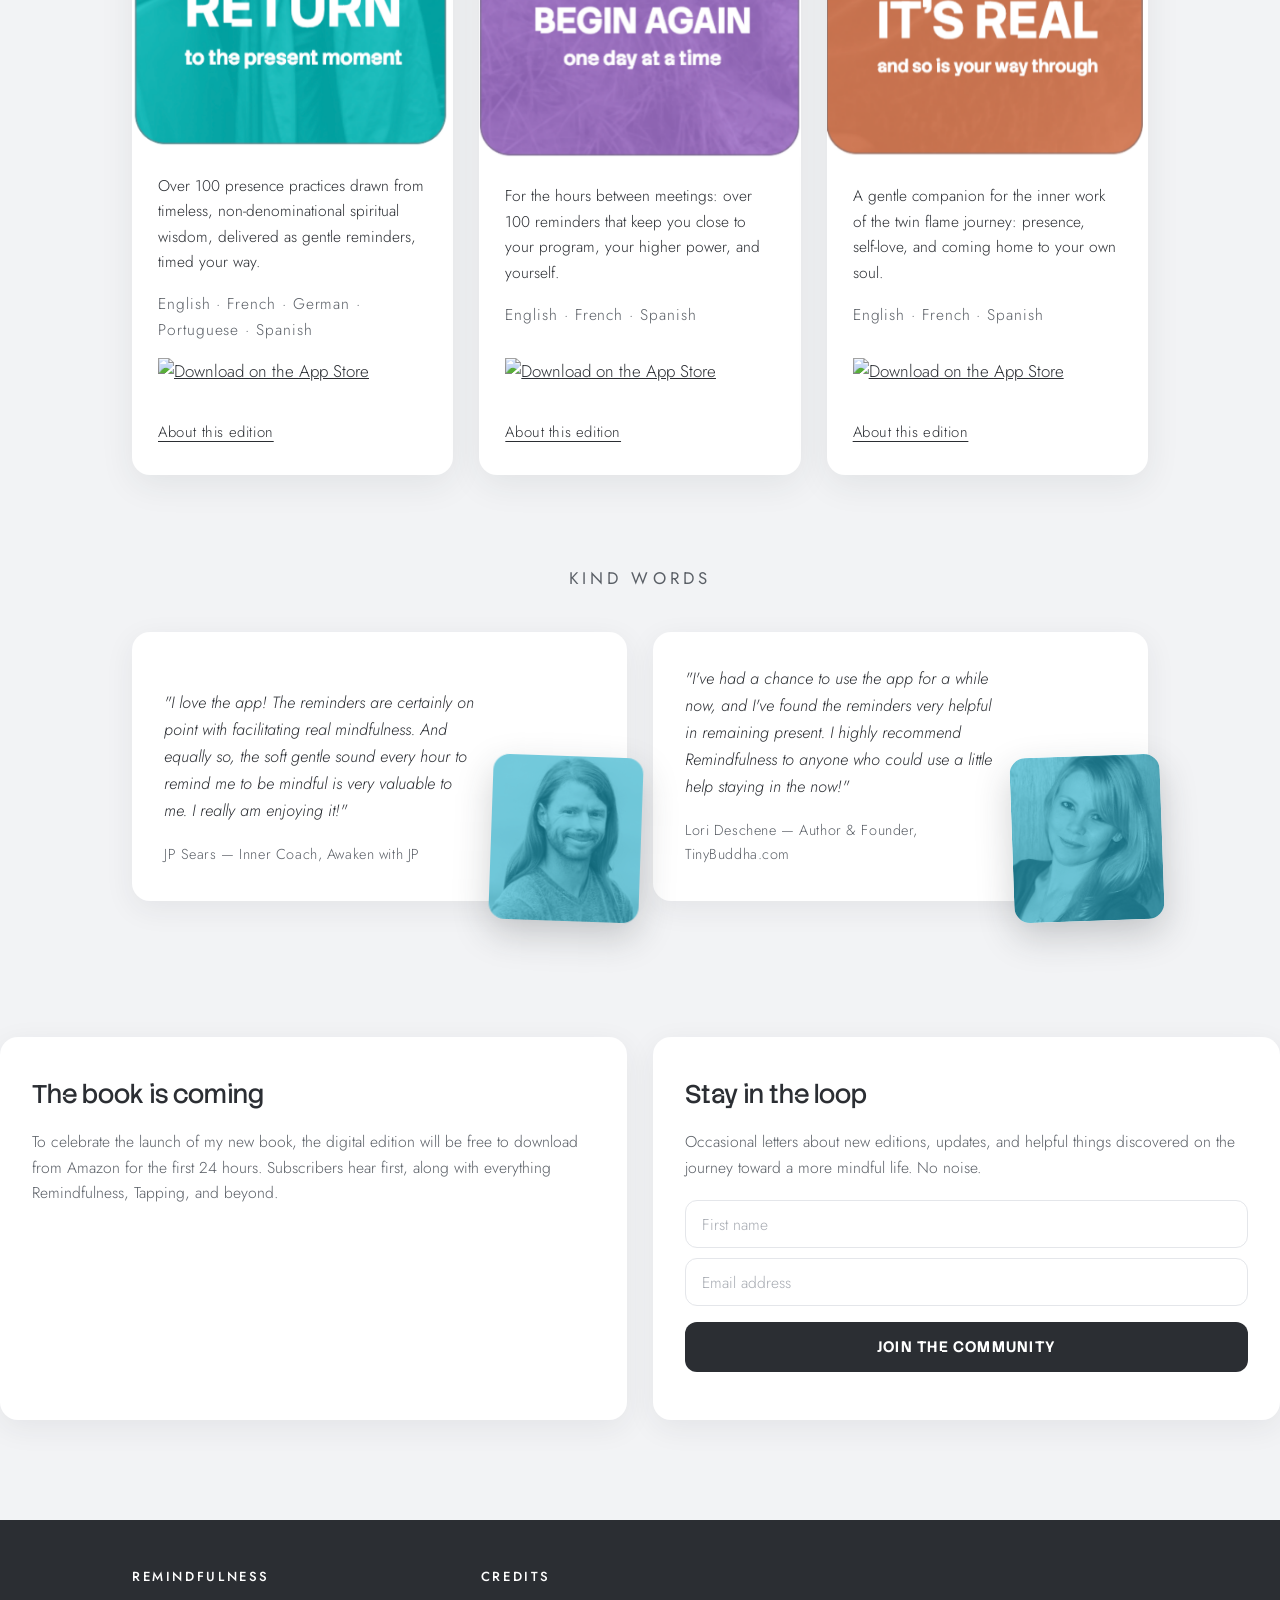
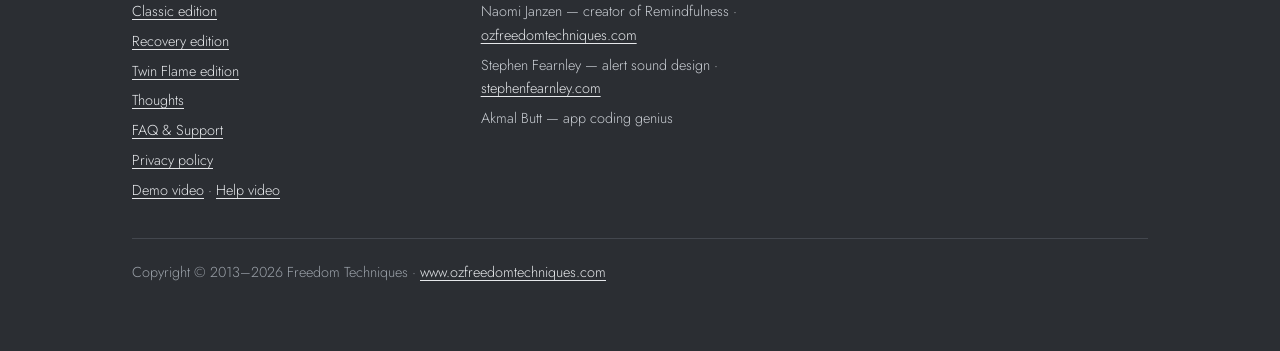
==== commit a52be6c3: "Adjust height of hero section div" ====
--- a/index.html
+++ b/index.html
@@ -40,7 +40,7 @@
 <main>
   <section class="hero fade-in">
     <div class="wrap">
-      <div style="height: clamp(340px, 48vh, 600px)" aria-hidden="true"></div>
+      <div style="height: clamp(340px, 38vh, 600px)" aria-hidden="true"></div>
       <h1>Remember,<br>all day long.</h1>
       <p class="sub">Gentle reminders that call you back to the present, and to who you really are, all through your busy day.</p>
       <p class="credit">as featured in <b>COSMOPOLITAN</b></p>
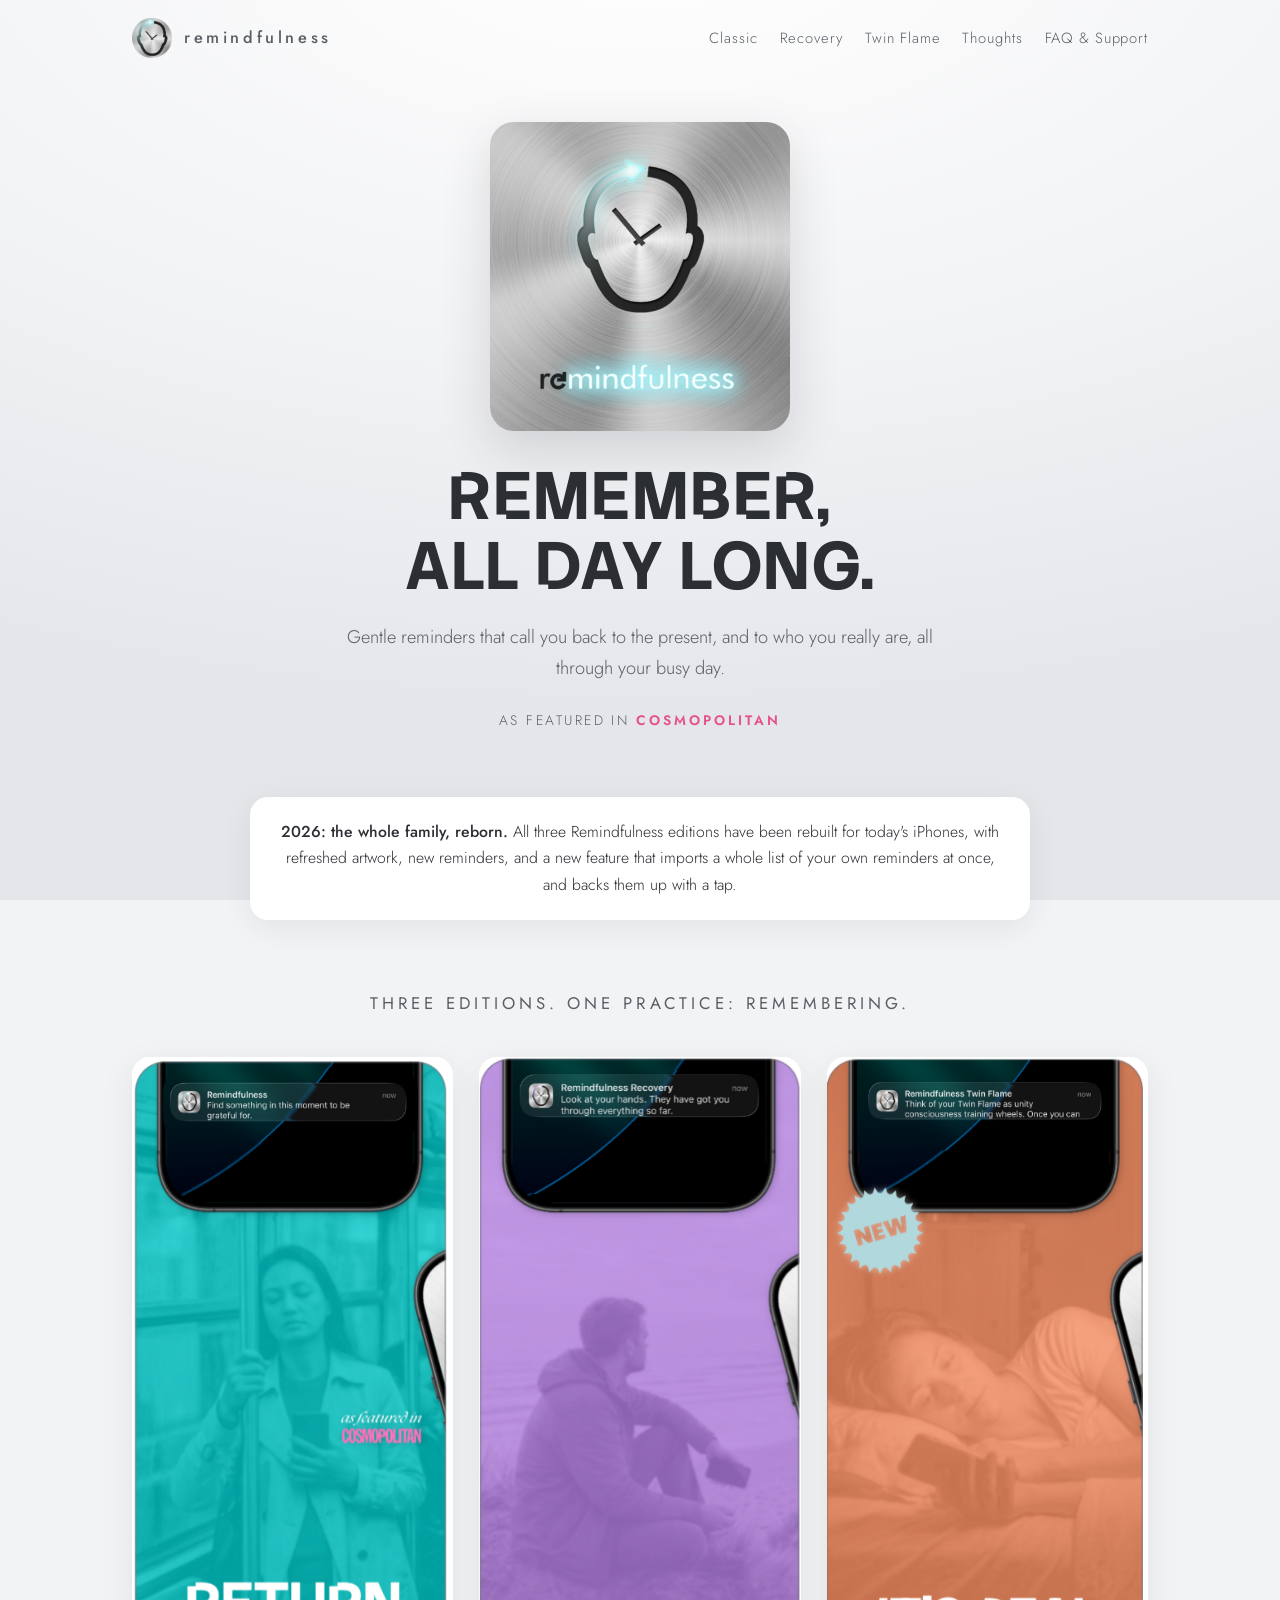
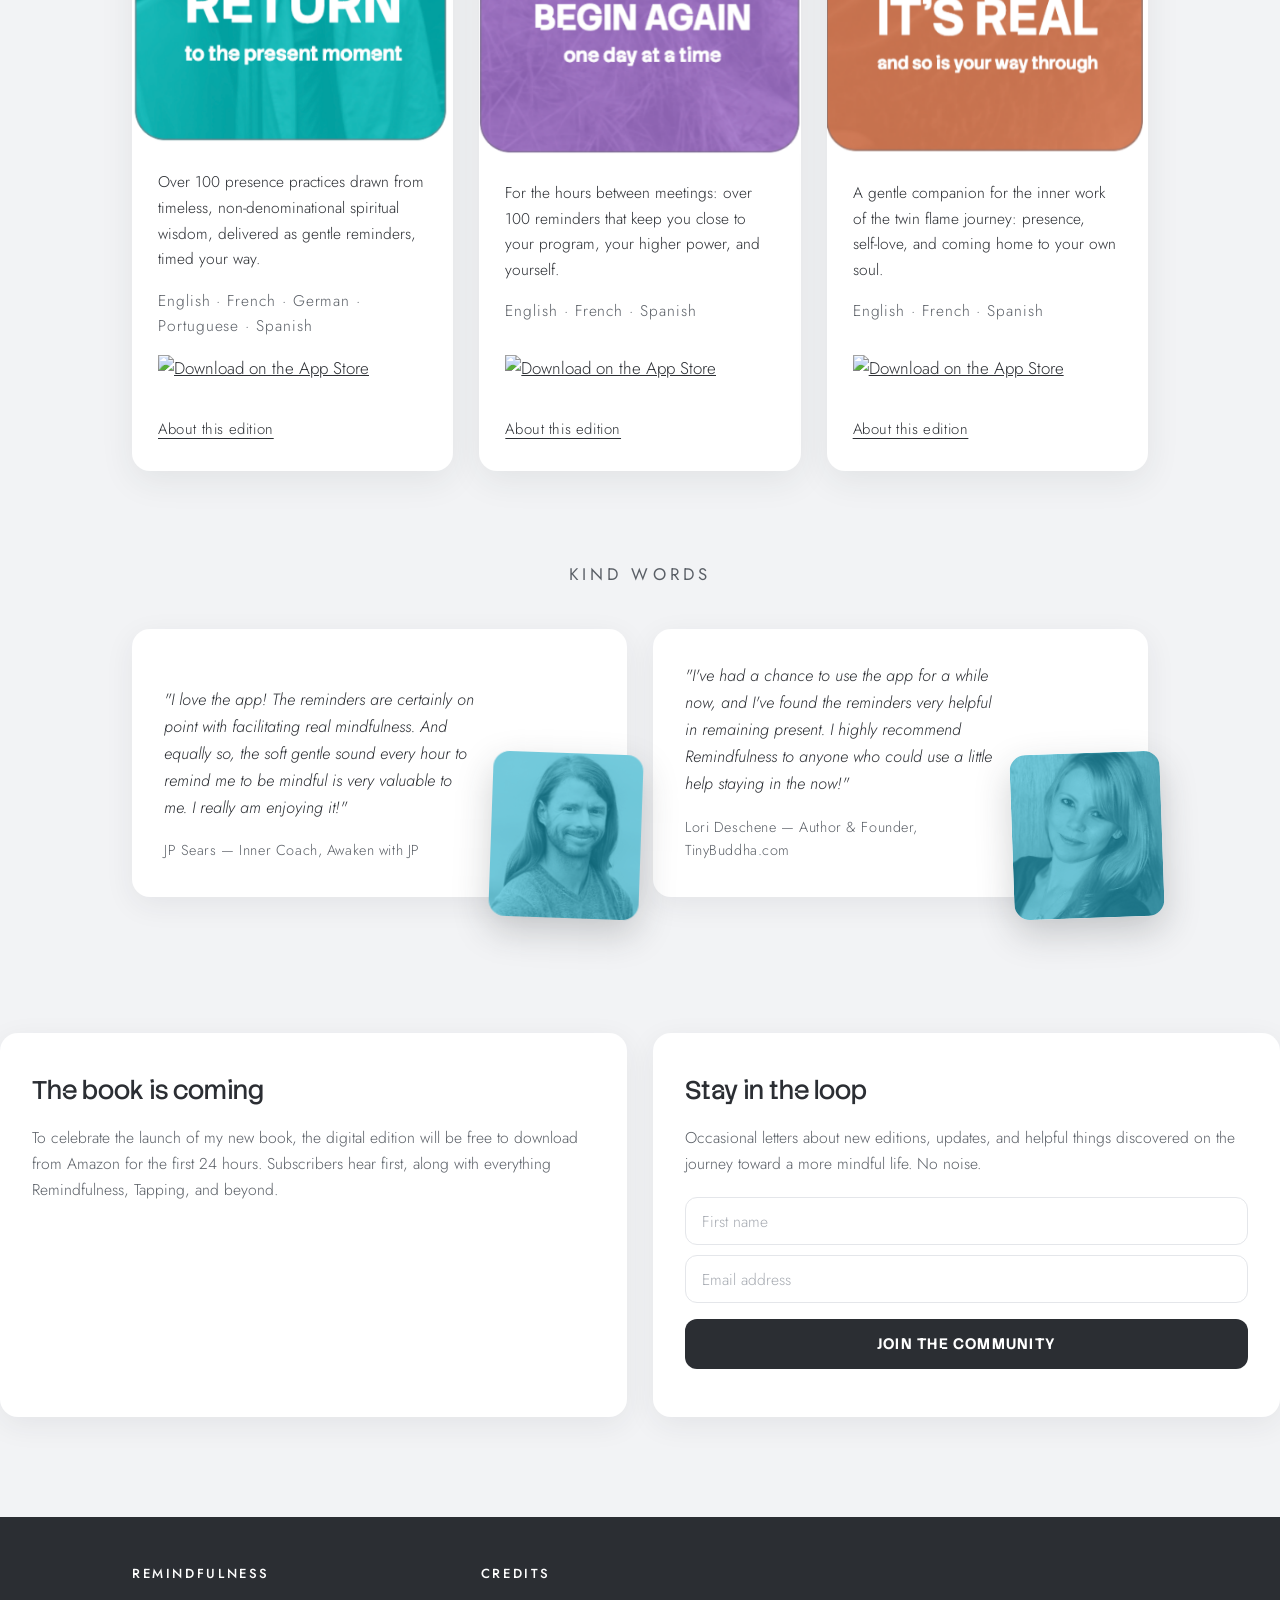
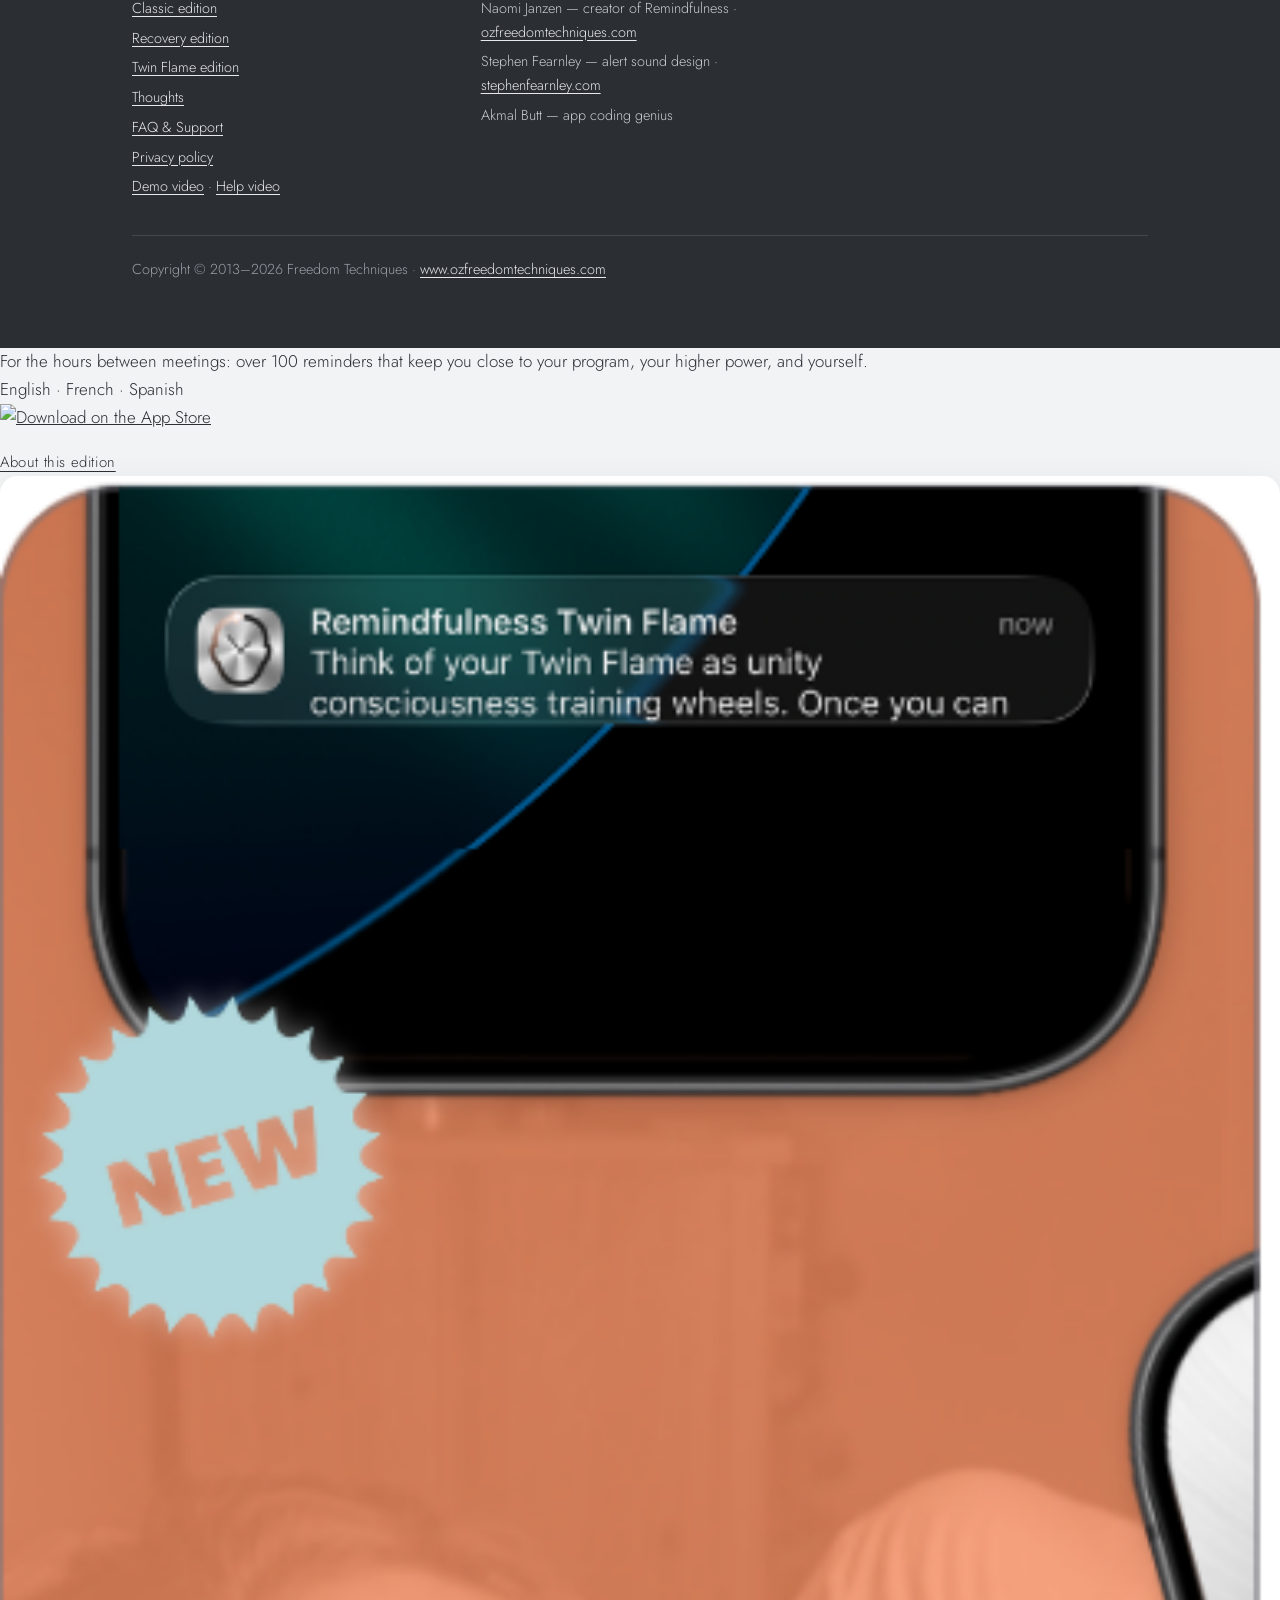
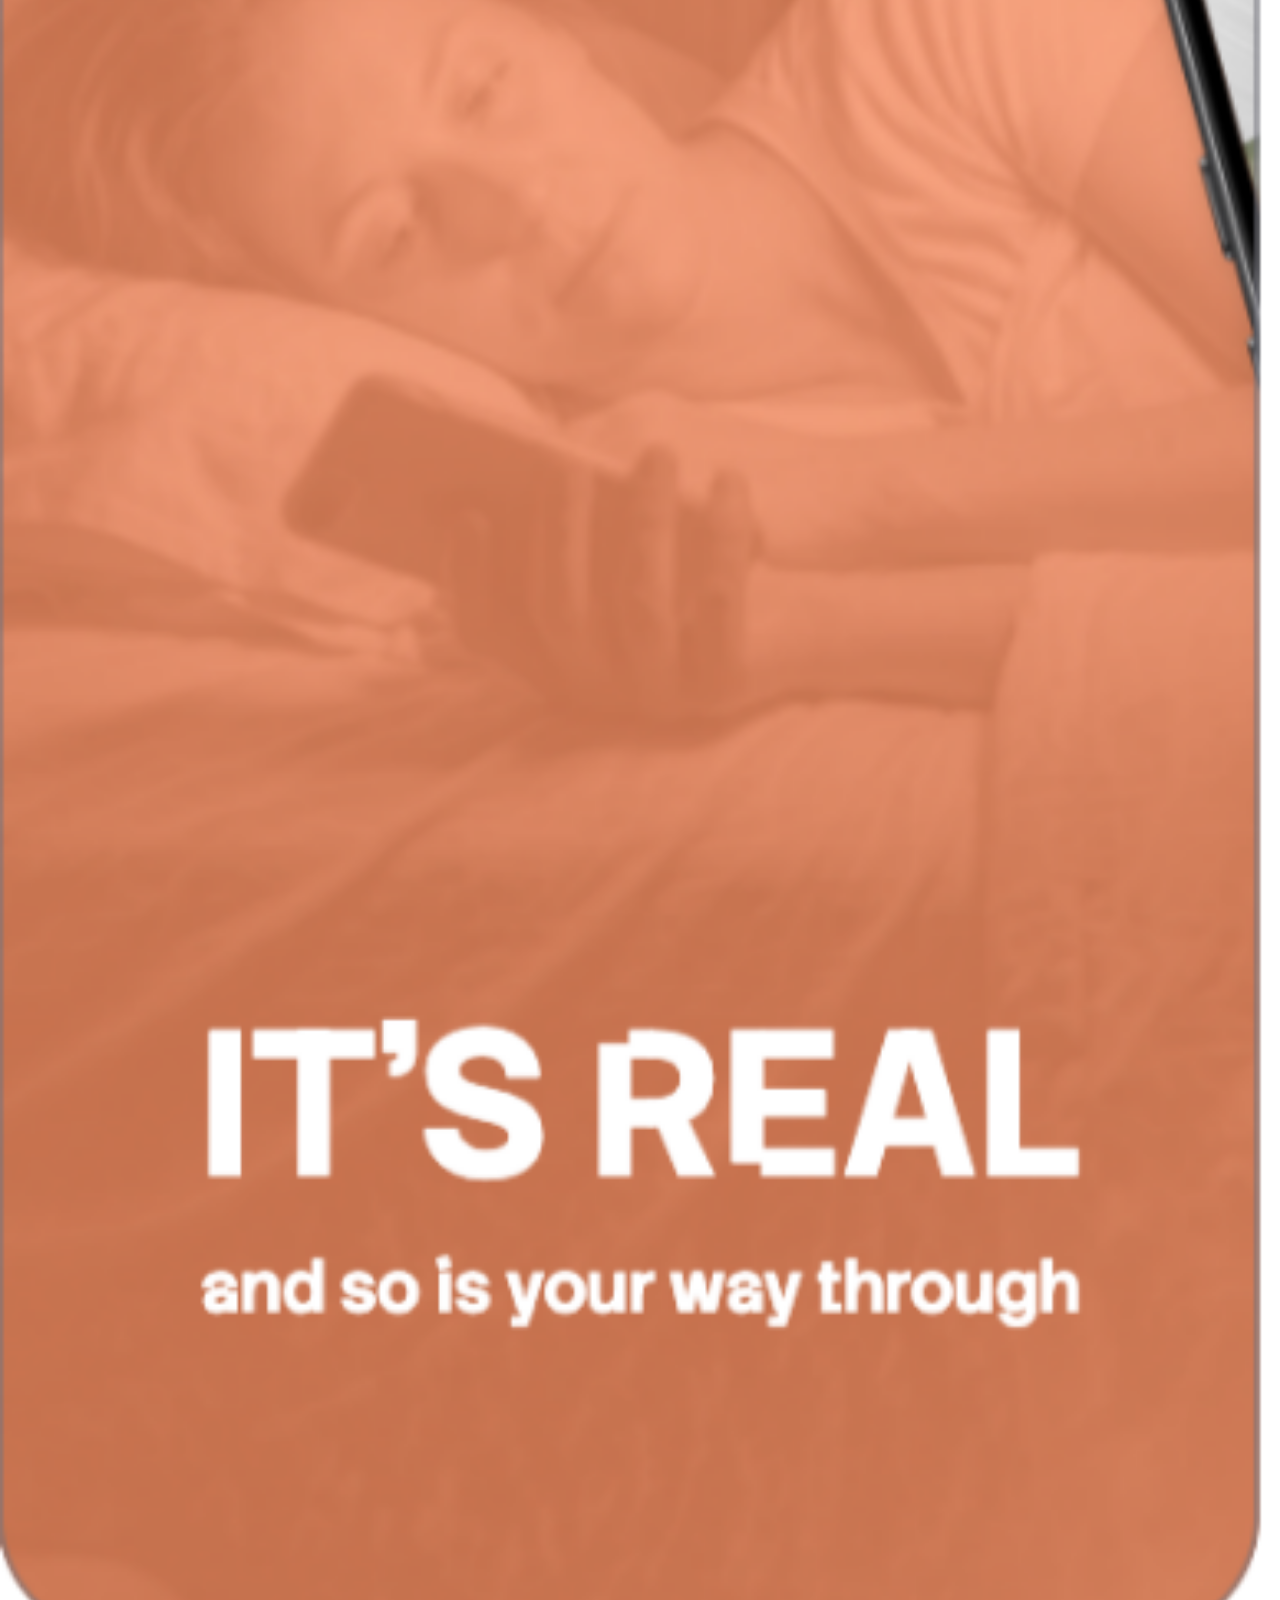
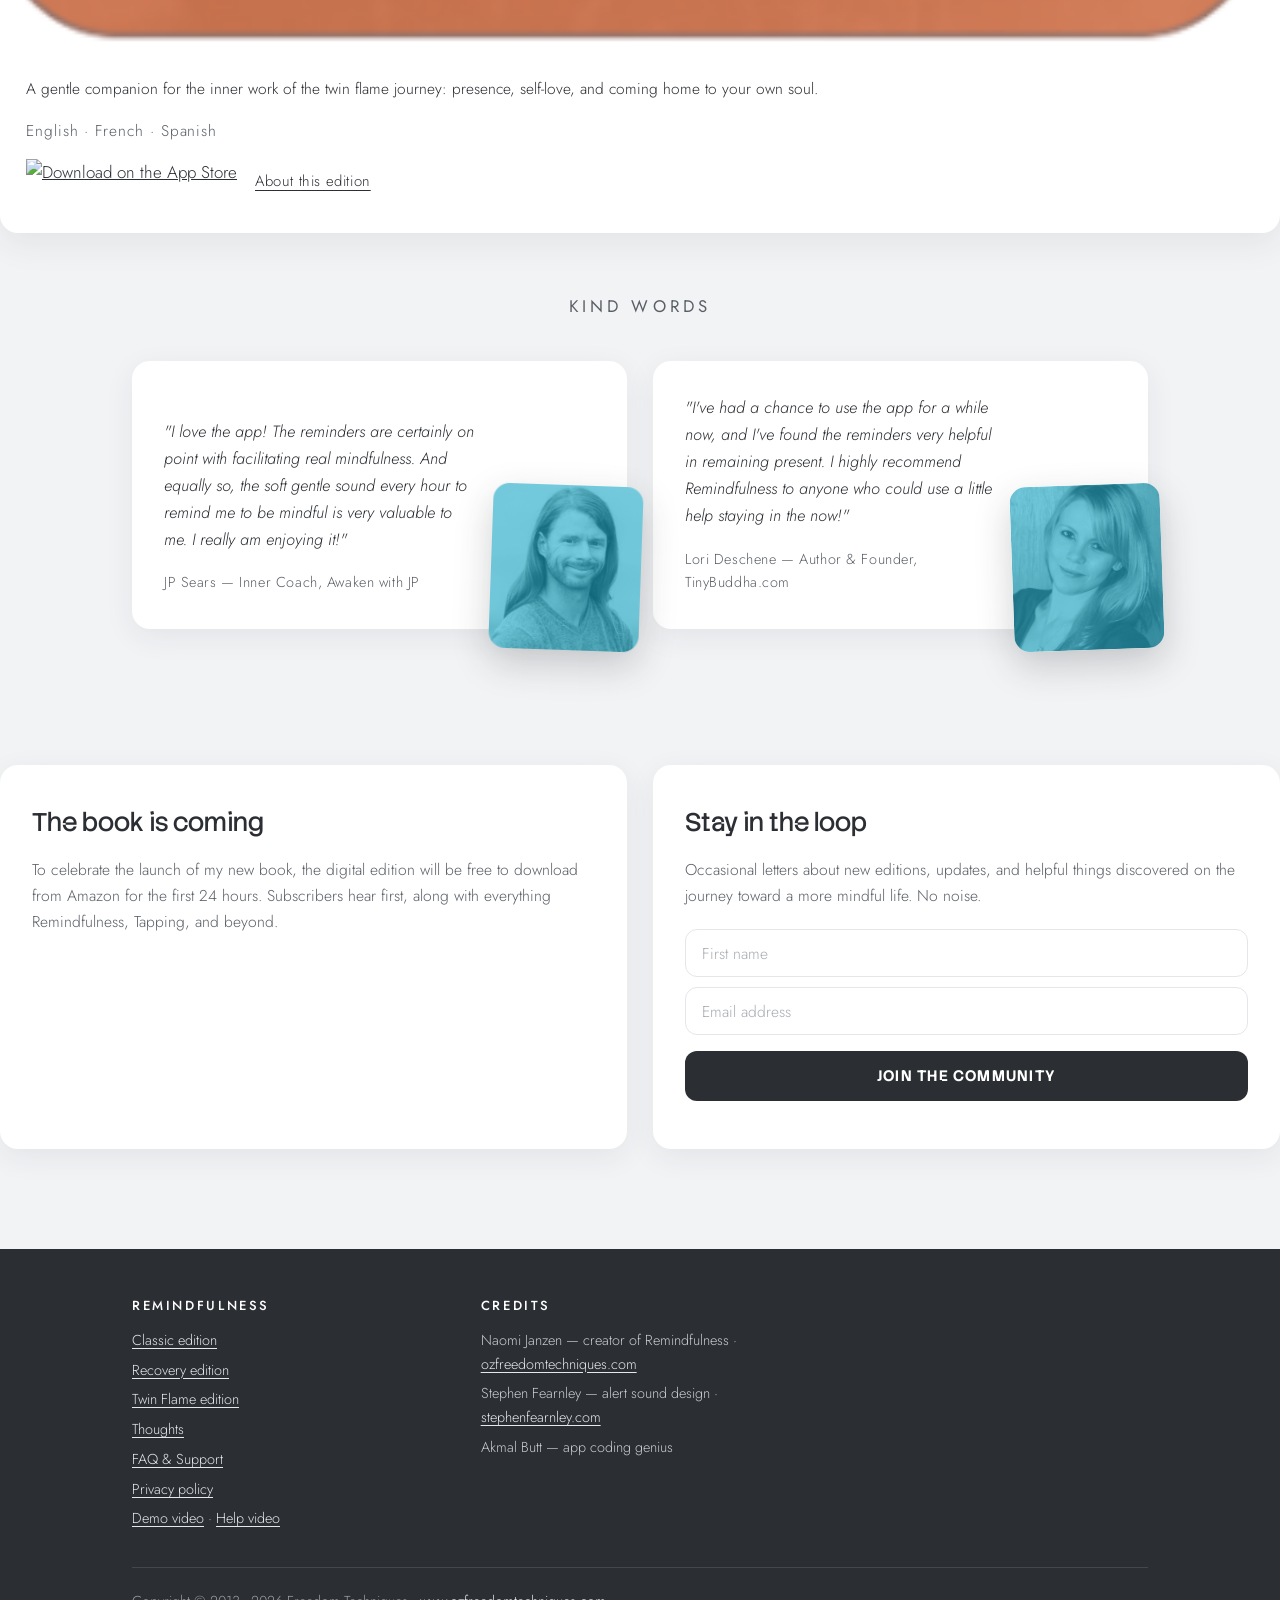
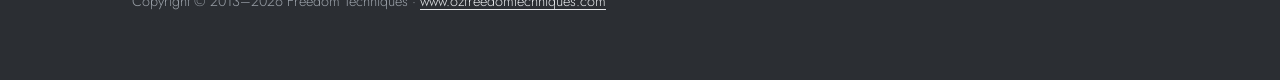
==== commit 0c1e267d: "Enhance index.html with new content sections Added new sections for reminders, features, and quotes." ====
--- a/index.html
+++ b/index.html
@@ -40,7 +40,7 @@
 <main>
   <section class="hero fade-in">
     <div class="wrap">
-      <div style="height: clamp(340px, 38vh, 600px)" aria-hidden="true"></div>
+      <div class="hero-lockup"><img src="assets/splash-lockup.jpg" alt="Remindfulness logo on brushed metal" onerror="this.parentElement.style.display='none'"></div>
       <h1>Remember,<br>all day long.</h1>
       <p class="sub">Gentle reminders that call you back to the present, and to who you really are, all through your busy day.</p>
       <p class="credit">as featured in <b>COSMOPOLITAN</b></p>
@@ -191,4 +191,119 @@
 </footer>
 
 </body>
+</html>          <div class="body">
+            <p>For the hours between meetings: over 100 reminders that keep you close to your program, your higher power, and yourself.</p>
+            <p class="langs">English &middot; French &middot; Spanish</p>
+            <div class="cta-row">
+              <a class="badge" href="https://apps.apple.com/app/id597767206" aria-label="Download Remindfulness Recovery on the App Store"><img src="https://developer.apple.com/assets/elements/badges/download-on-the-app-store.svg" alt="Download on the App Store"></a>
+              <a class="textlink" href="recovery.html">About this edition</a>
+            </div>
+          </div>
+        </article>
+
+        <article class="panel twinflame">
+          <div class="feature">
+            <img src="assets/classic-feature.png" alt="Remindfulness Twin Flame — It's real, and so is your way through">
+          </div>
+          <div class="body">
+            <p>A gentle companion for the inner work of the twin flame journey: presence, self&#8209;love, and coming home to your own soul.</p>
+            <p class="langs">English &middot; French &middot; Spanish</p>
+            <div class="cta-row">
+              <!-- TODO: replace idTF with Twin Flame's Apple ID once live -->
+              <a class="badge" href="https://apps.apple.com/app/idTF" aria-label="Download Remindfulness Twin Flame on the App Store"><img src="https://developer.apple.com/assets/elements/badges/download-on-the-app-store.svg" alt="Download on the App Store"></a>
+              <a class="textlink" href="twin-flame.html">About this edition</a>
+            </div>
+          </div>
+        </article>
+
+      </div>
+    </div>
+  </section>
+
+  <section class="quotes">
+    <div class="wrap">
+      <h2>Kind words</h2>
+      <div class="quote-grid">
+        <blockquote class="quote">
+          <div class="qtext">
+            <p>"I love the app! The reminders are certainly on point with facilitating real mindfulness. And equally so, the soft gentle sound every hour to remind me to be mindful is very valuable to me. I really am enjoying it!"</p>
+            <div class="who">JP Sears — Inner Coach, Awaken with JP</div>
+          </div>
+          <img class="quote-photo" src="assets/jp.png" alt="JP Sears">
+        </blockquote>
+        <blockquote class="quote">
+          <div class="qtext">
+            <p>"I've had a chance to use the app for a while now, and I've found the reminders very helpful in remaining present. I highly recommend Remindfulness to anyone who could use a little help staying in the now!"</p>
+            <div class="who">Lori Deschene — Author &amp; Founder, TinyBuddha.com</div>
+          </div>
+          <img class="quote-photo" src="assets/lori.png" alt="Lori Deschene">
+        </blockquote>
+      </div>
+    </div>
+  </section>
+
+  <section class="duo">
+    <div class="wrap" style="display:contents">
+      <div class="card">
+        <h3>The book is coming</h3>
+        <p>To celebrate the launch of my new book, the digital edition will be free to download from Amazon for the first 24 hours. Subscribers hear first, along with everything Remindfulness, Tapping, and beyond.</p>
+        <div class="slot">
+          <img src="assets/book.png" alt="Book cover" onerror="this.style.display='none'">
+        </div>
+      </div>
+      <div class="card">
+        <h3>Stay in the loop</h3>
+        <p>Occasional letters about new editions, updates, and helpful things discovered on the journey toward a more mindful life. No noise.</p>
+        <div class="slot">
+          <div class="bs-form-plain bs-form-one">
+            <form action="https://app.birdsend.co/subscribe" method="post" bs-form>
+              <div style="display: none;">
+                <input type="hidden" name="meta_id" value="34839">
+                <input type="hidden" name="meta_user_id" value="3507">
+              </div>
+              <input type="text" name="first_name" class="bs-input" placeholder="First name" required>
+              <input type="email" name="email" class="bs-input" placeholder="Email address" required>
+              <button type="submit" class="bs-btn">JOIN THE COMMUNITY</button>
+              <!-- Please do not remove this or risk form bot signups-->
+              <div style="position: absolute; left: -5600px;" aria-hidden="true">
+                <input type="text" name="confirmdata" tabindex="-1" value="" autocomplete="new-password">
+              </div>
+            </form>
+            <div id="bs-message"></div>
+            <script>
+            (function(w, d, s, id){
+                var js, fjs = d.getElementsByTagName(s)[0]; if (d.getElementById(id)) { return; }
+                js = d.createElement(s); js.id = id; js.src = 'https://cdn.birdsend.co/assets/static/js/form.js'; fjs.parentNode.insertBefore(js, fjs);
+            }(window, document, 'script', 'birdsend-form-js'));
+            </script>
+          </div>
+        </div>
+      </div>
+    </div>
+  </section>
+</main>
+
+<footer class="site">
+  <div class="wrap">
+    <div>
+      <h4>Remindfulness</h4>
+      <p><a href="classic.html">Classic edition</a></p>
+      <p><a href="recovery.html">Recovery edition</a></p>
+      <p><a href="twin-flame.html">Twin Flame edition</a></p>
+      <p><a href="thoughts.html">Thoughts</a></p>
+      <p><a href="faq.html">FAQ &amp; Support</a></p>
+      <p><a href="privacy-policy.html">Privacy policy</a></p>
+      <p><a href="demo-video.html">Demo video</a> &middot; <a href="mindfulness-help-video.html">Help video</a></p>
+    </div>
+    <div>
+      <h4>Credits</h4>
+      <p>Naomi Janzen — creator of Remindfulness &middot; <a href="https://www.ozfreedomtechniques.com">ozfreedomtechniques.com</a></p>
+      <p>Stephen Fearnley — alert sound design &middot; <a href="https://www.stephenfearnley.com">stephenfearnley.com</a></p>
+      <p>Akmal Butt — app coding genius</p>
+    </div>
+    <p class="fine">Copyright &copy; 2013&ndash;2026 Freedom Techniques &middot; <a href="https://www.ozfreedomtechniques.com">www.ozfreedomtechniques.com</a></p>
+  </div>
+</footer>
+
+</body>
 </html>
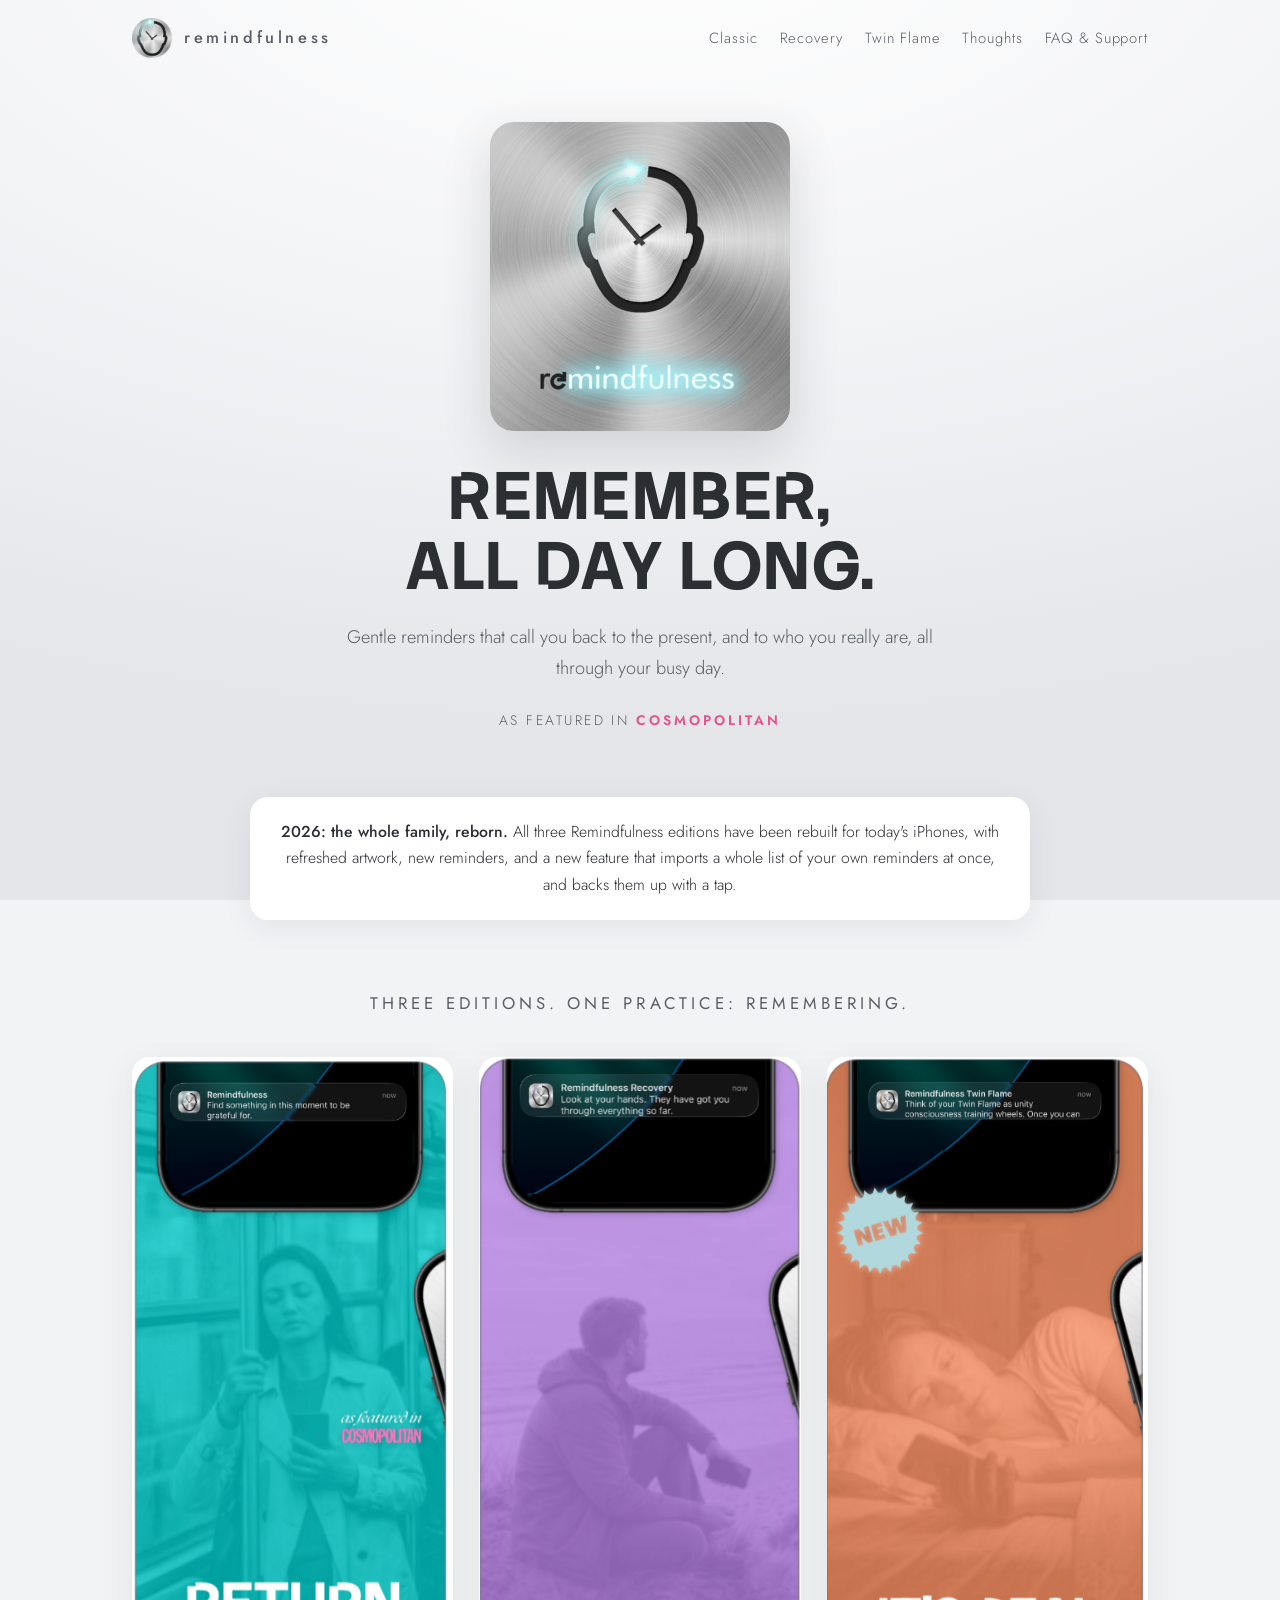
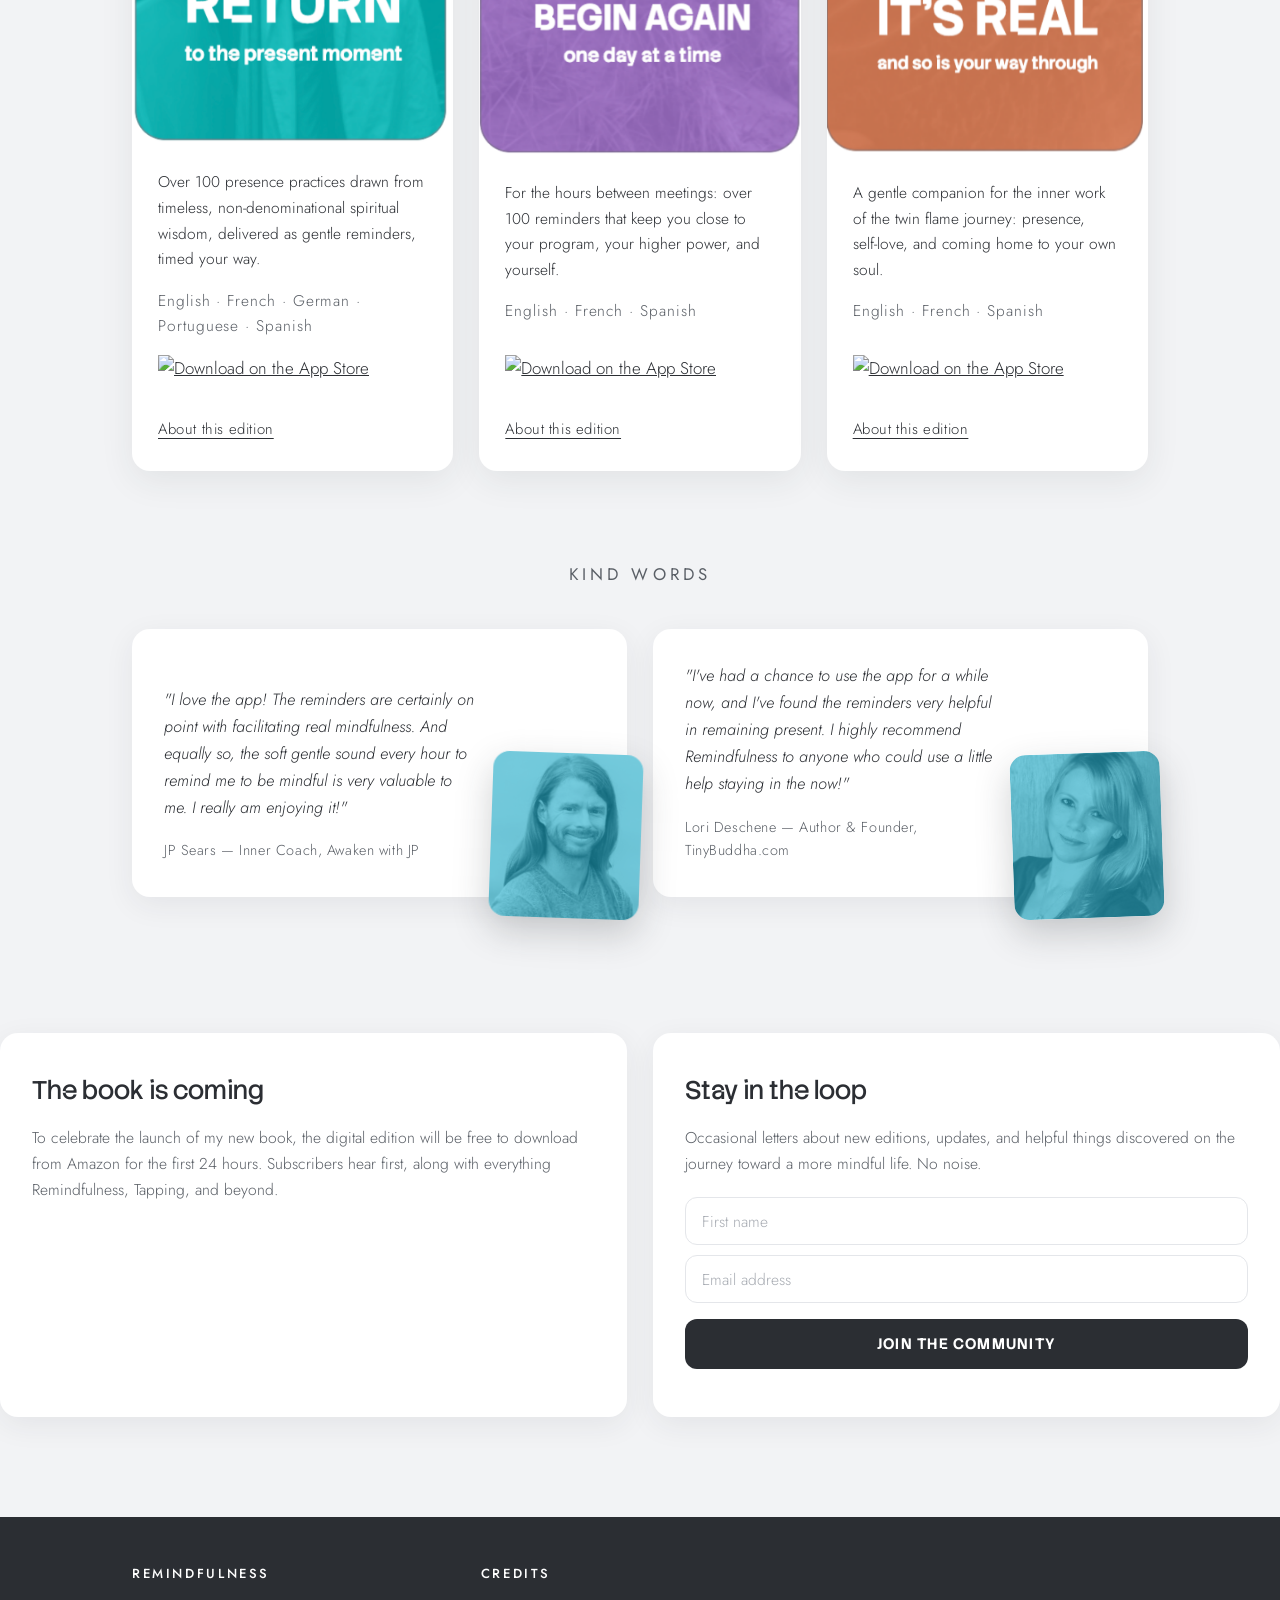
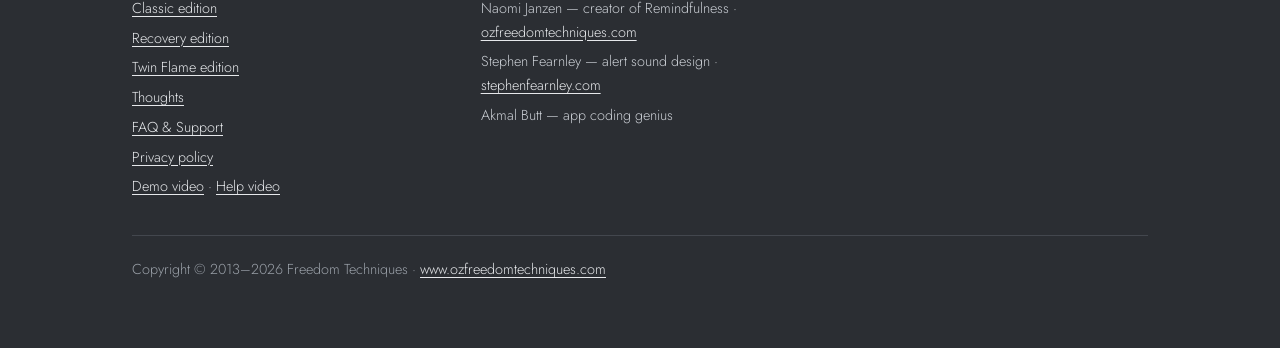
==== commit 42a1bf41: "Remove content sections from index.html Removed multiple sections including articles, quotes, and fo" ====
--- a/index.html
+++ b/index.html
@@ -191,119 +191,4 @@
 </footer>
 
 </body>
-</html>          <div class="body">
-            <p>For the hours between meetings: over 100 reminders that keep you close to your program, your higher power, and yourself.</p>
-            <p class="langs">English &middot; French &middot; Spanish</p>
-            <div class="cta-row">
-              <a class="badge" href="https://apps.apple.com/app/id597767206" aria-label="Download Remindfulness Recovery on the App Store"><img src="https://developer.apple.com/assets/elements/badges/download-on-the-app-store.svg" alt="Download on the App Store"></a>
-              <a class="textlink" href="recovery.html">About this edition</a>
-            </div>
-          </div>
-        </article>
-
-        <article class="panel twinflame">
-          <div class="feature">
-            <img src="assets/classic-feature.png" alt="Remindfulness Twin Flame — It's real, and so is your way through">
-          </div>
-          <div class="body">
-            <p>A gentle companion for the inner work of the twin flame journey: presence, self&#8209;love, and coming home to your own soul.</p>
-            <p class="langs">English &middot; French &middot; Spanish</p>
-            <div class="cta-row">
-              <!-- TODO: replace idTF with Twin Flame's Apple ID once live -->
-              <a class="badge" href="https://apps.apple.com/app/idTF" aria-label="Download Remindfulness Twin Flame on the App Store"><img src="https://developer.apple.com/assets/elements/badges/download-on-the-app-store.svg" alt="Download on the App Store"></a>
-              <a class="textlink" href="twin-flame.html">About this edition</a>
-            </div>
-          </div>
-        </article>
-
-      </div>
-    </div>
-  </section>
-
-  <section class="quotes">
-    <div class="wrap">
-      <h2>Kind words</h2>
-      <div class="quote-grid">
-        <blockquote class="quote">
-          <div class="qtext">
-            <p>"I love the app! The reminders are certainly on point with facilitating real mindfulness. And equally so, the soft gentle sound every hour to remind me to be mindful is very valuable to me. I really am enjoying it!"</p>
-            <div class="who">JP Sears — Inner Coach, Awaken with JP</div>
-          </div>
-          <img class="quote-photo" src="assets/jp.png" alt="JP Sears">
-        </blockquote>
-        <blockquote class="quote">
-          <div class="qtext">
-            <p>"I've had a chance to use the app for a while now, and I've found the reminders very helpful in remaining present. I highly recommend Remindfulness to anyone who could use a little help staying in the now!"</p>
-            <div class="who">Lori Deschene — Author &amp; Founder, TinyBuddha.com</div>
-          </div>
-          <img class="quote-photo" src="assets/lori.png" alt="Lori Deschene">
-        </blockquote>
-      </div>
-    </div>
-  </section>
-
-  <section class="duo">
-    <div class="wrap" style="display:contents">
-      <div class="card">
-        <h3>The book is coming</h3>
-        <p>To celebrate the launch of my new book, the digital edition will be free to download from Amazon for the first 24 hours. Subscribers hear first, along with everything Remindfulness, Tapping, and beyond.</p>
-        <div class="slot">
-          <img src="assets/book.png" alt="Book cover" onerror="this.style.display='none'">
-        </div>
-      </div>
-      <div class="card">
-        <h3>Stay in the loop</h3>
-        <p>Occasional letters about new editions, updates, and helpful things discovered on the journey toward a more mindful life. No noise.</p>
-        <div class="slot">
-          <div class="bs-form-plain bs-form-one">
-            <form action="https://app.birdsend.co/subscribe" method="post" bs-form>
-              <div style="display: none;">
-                <input type="hidden" name="meta_id" value="34839">
-                <input type="hidden" name="meta_user_id" value="3507">
-              </div>
-              <input type="text" name="first_name" class="bs-input" placeholder="First name" required>
-              <input type="email" name="email" class="bs-input" placeholder="Email address" required>
-              <button type="submit" class="bs-btn">JOIN THE COMMUNITY</button>
-              <!-- Please do not remove this or risk form bot signups-->
-              <div style="position: absolute; left: -5600px;" aria-hidden="true">
-                <input type="text" name="confirmdata" tabindex="-1" value="" autocomplete="new-password">
-              </div>
-            </form>
-            <div id="bs-message"></div>
-            <script>
-            (function(w, d, s, id){
-                var js, fjs = d.getElementsByTagName(s)[0]; if (d.getElementById(id)) { return; }
-                js = d.createElement(s); js.id = id; js.src = 'https://cdn.birdsend.co/assets/static/js/form.js'; fjs.parentNode.insertBefore(js, fjs);
-            }(window, document, 'script', 'birdsend-form-js'));
-            </script>
-          </div>
-        </div>
-      </div>
-    </div>
-  </section>
-</main>
-
-<footer class="site">
-  <div class="wrap">
-    <div>
-      <h4>Remindfulness</h4>
-      <p><a href="classic.html">Classic edition</a></p>
-      <p><a href="recovery.html">Recovery edition</a></p>
-      <p><a href="twin-flame.html">Twin Flame edition</a></p>
-      <p><a href="thoughts.html">Thoughts</a></p>
-      <p><a href="faq.html">FAQ &amp; Support</a></p>
-      <p><a href="privacy-policy.html">Privacy policy</a></p>
-      <p><a href="demo-video.html">Demo video</a> &middot; <a href="mindfulness-help-video.html">Help video</a></p>
-    </div>
-    <div>
-      <h4>Credits</h4>
-      <p>Naomi Janzen — creator of Remindfulness &middot; <a href="https://www.ozfreedomtechniques.com">ozfreedomtechniques.com</a></p>
-      <p>Stephen Fearnley — alert sound design &middot; <a href="https://www.stephenfearnley.com">stephenfearnley.com</a></p>
-      <p>Akmal Butt — app coding genius</p>
-    </div>
-    <p class="fine">Copyright &copy; 2013&ndash;2026 Freedom Techniques &middot; <a href="https://www.ozfreedomtechniques.com">www.ozfreedomtechniques.com</a></p>
-  </div>
-</footer>
-
-</body>
-</html>
+</html>          
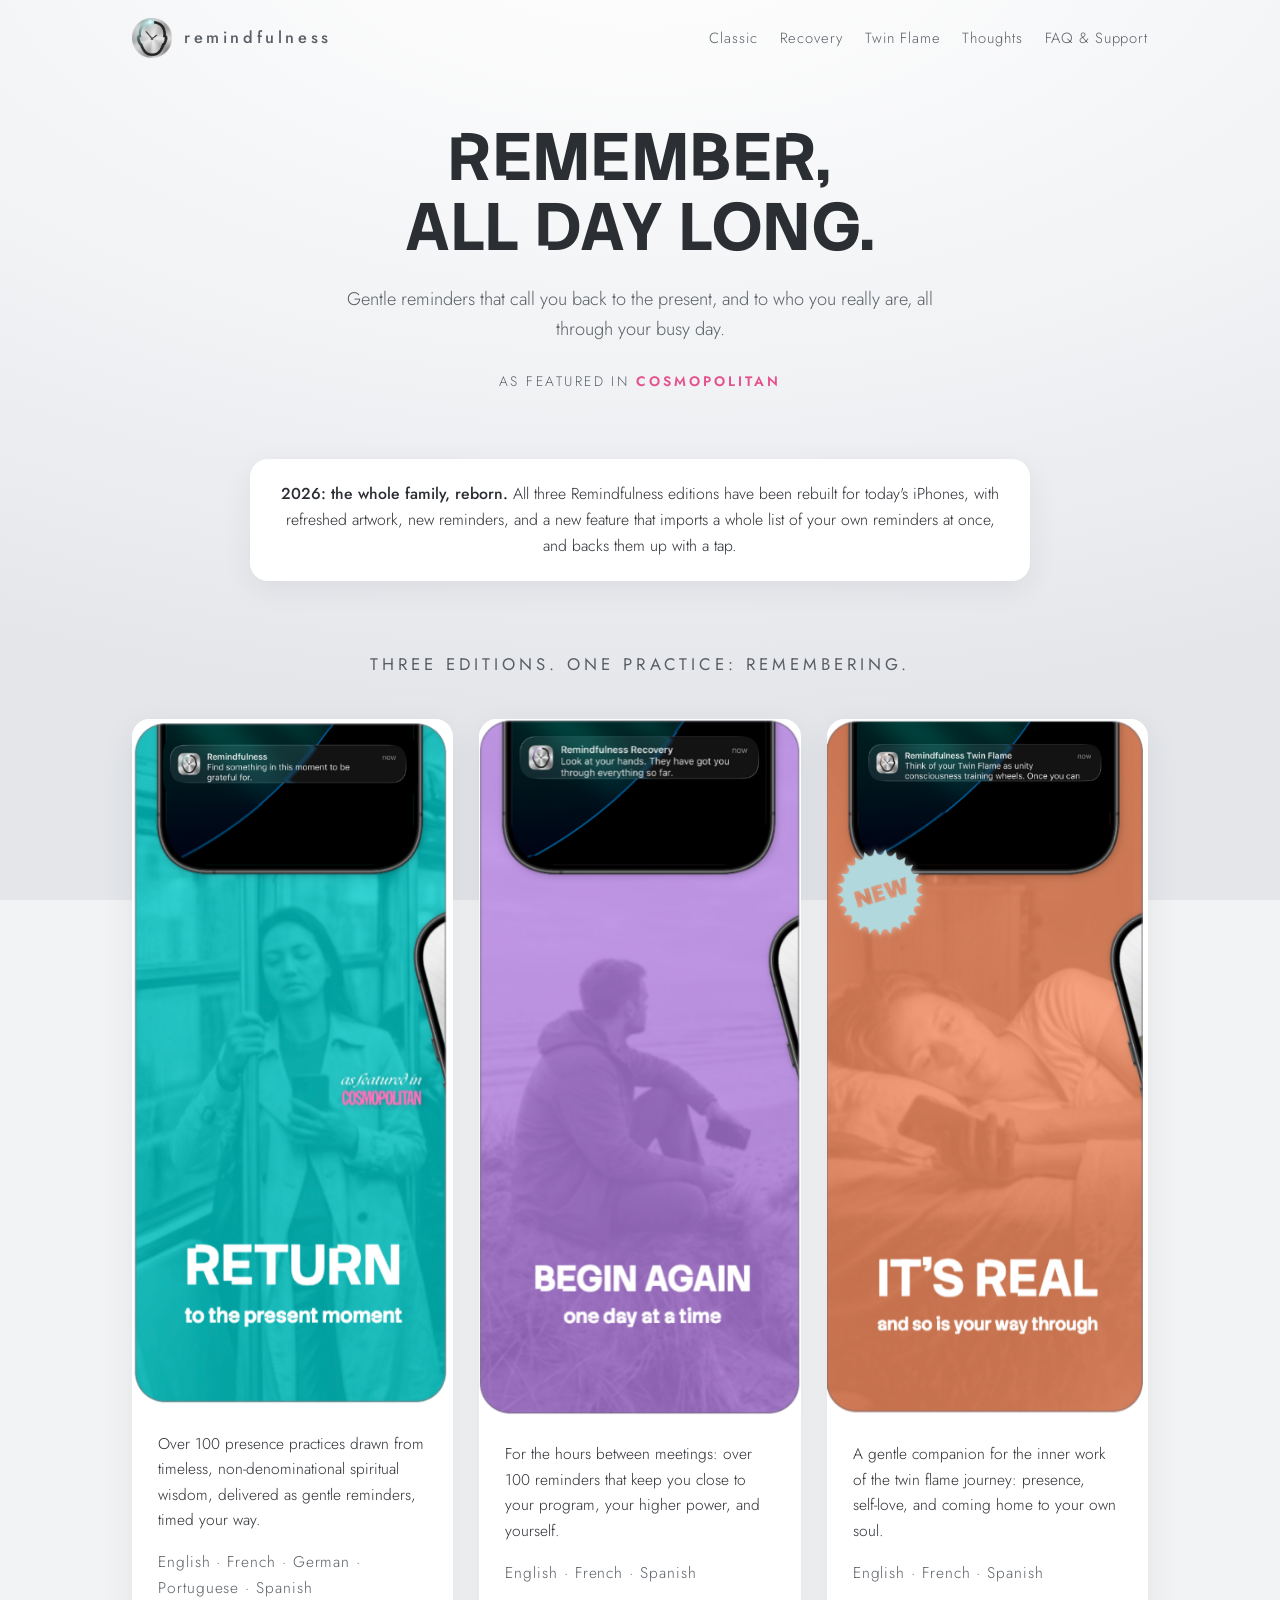
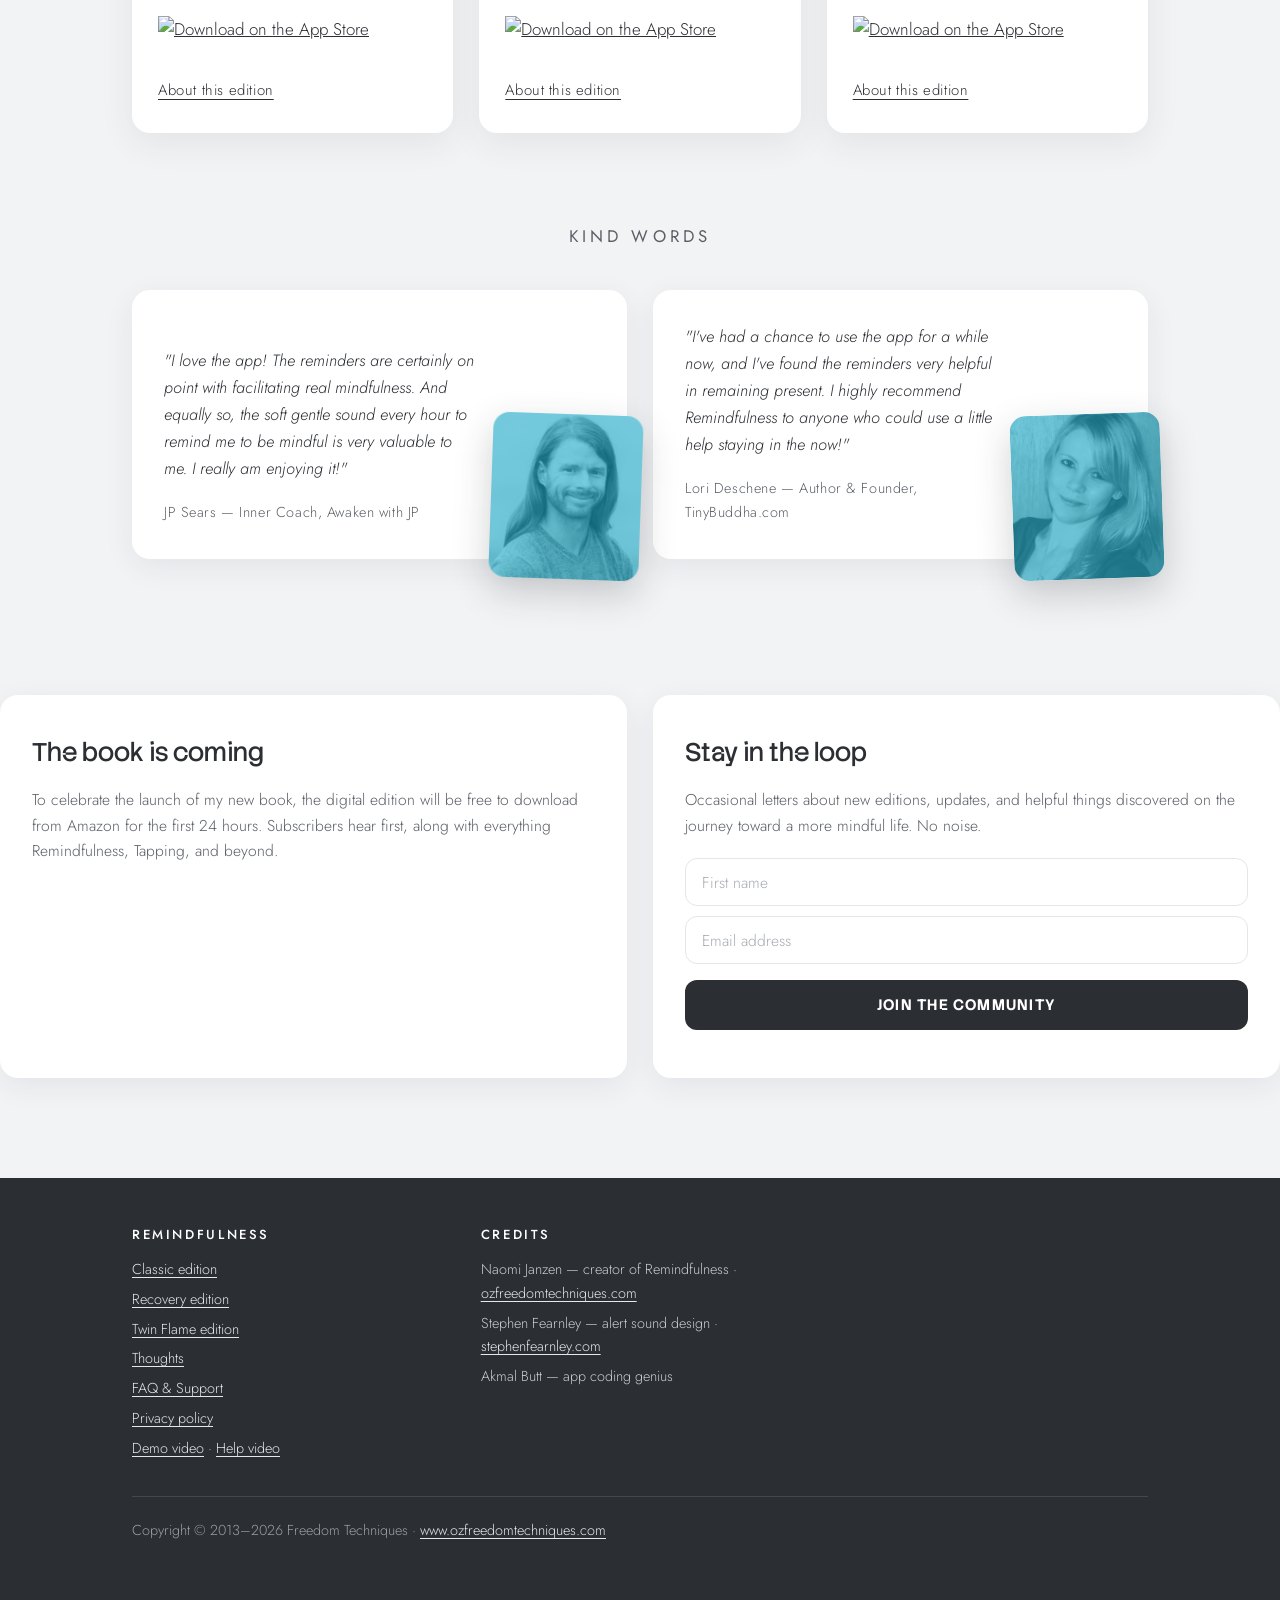
==== commit 6c793d09: "Update hero-lockup image in index.html" ====
--- a/index.html
+++ b/index.html
@@ -40,7 +40,7 @@
 <main>
   <section class="hero fade-in">
     <div class="wrap">
-      <div class="hero-lockup"><img src="assets/splash-lockup.jpg" alt="Remindfulness logo on brushed metal" onerror="this.parentElement.style.display='none'"></div>
+      <div class="hero-lockup"><img src="assets/splash-lockup2.jpg" alt="Remindfulness logo on brushed metal" onerror="this.parentElement.style.display='none'"></div>
       <h1>Remember,<br>all day long.</h1>
       <p class="sub">Gentle reminders that call you back to the present, and to who you really are, all through your busy day.</p>
       <p class="credit">as featured in <b>COSMOPOLITAN</b></p>
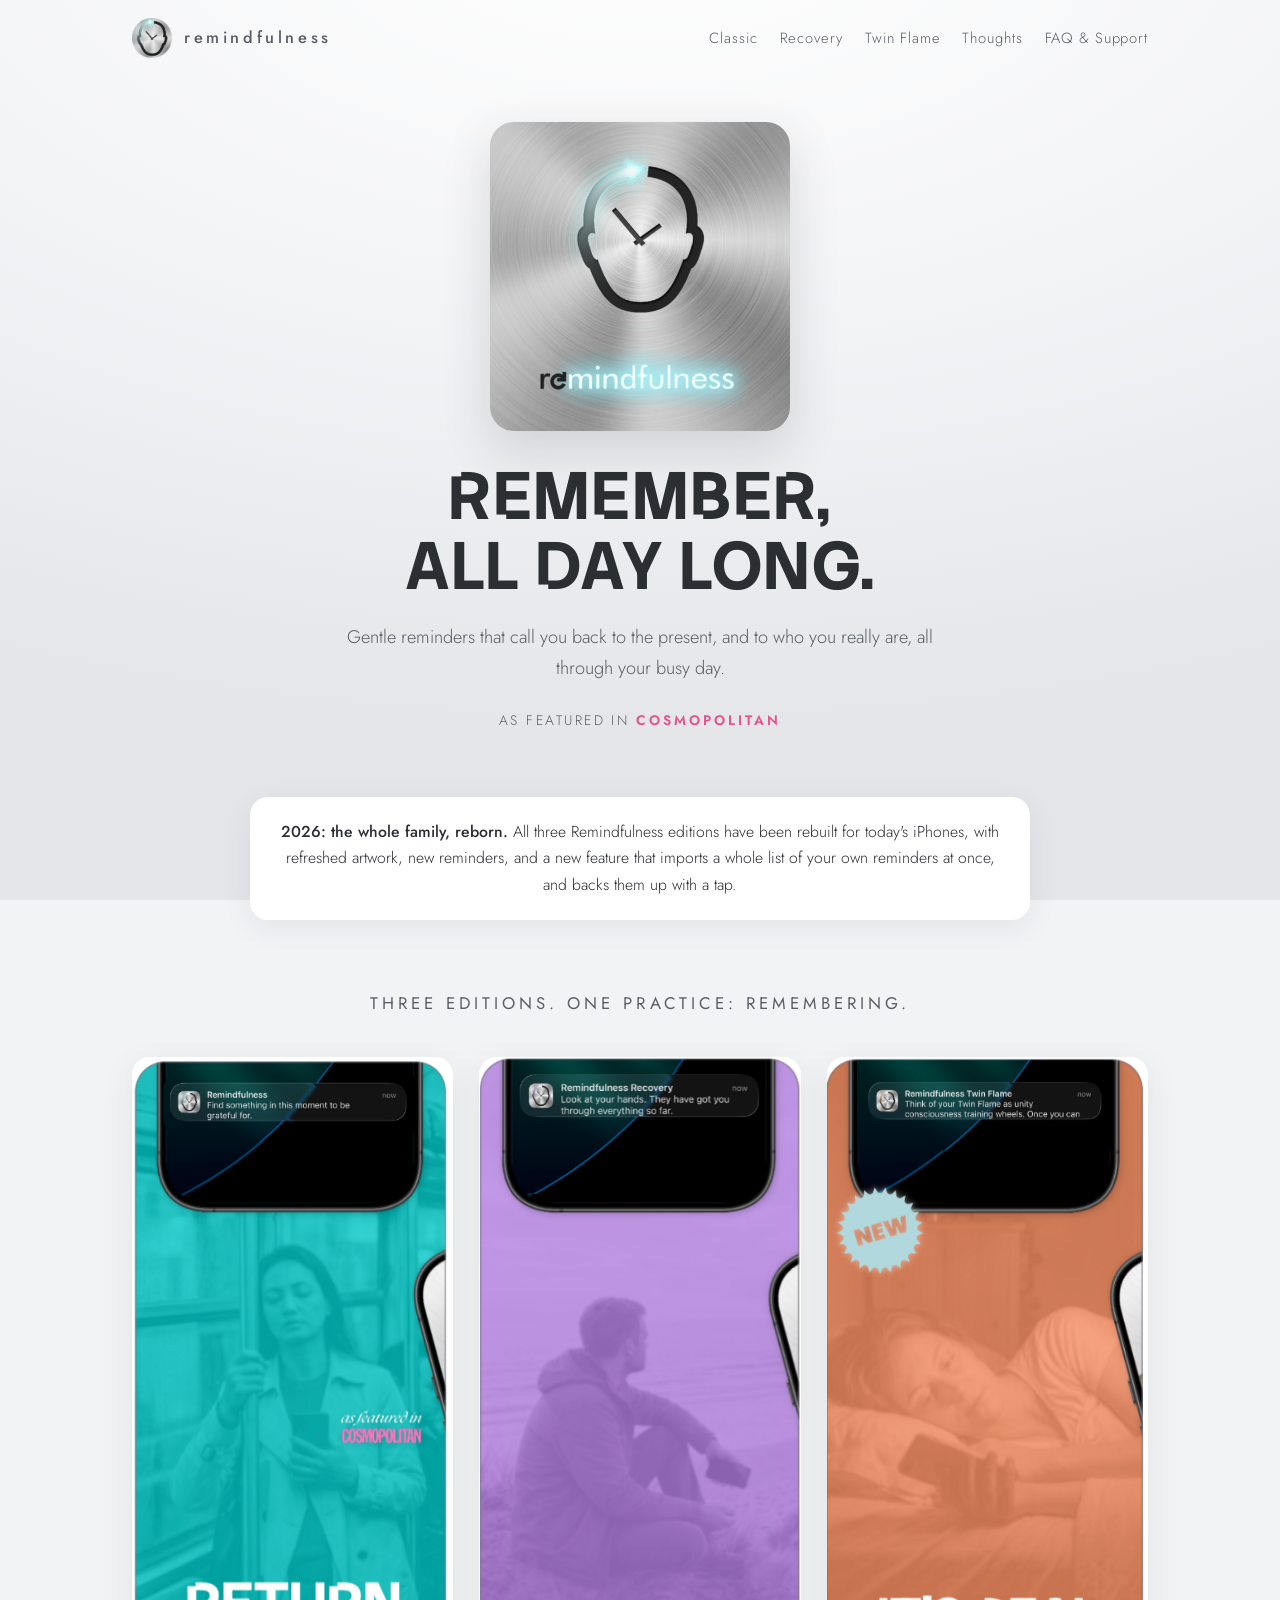
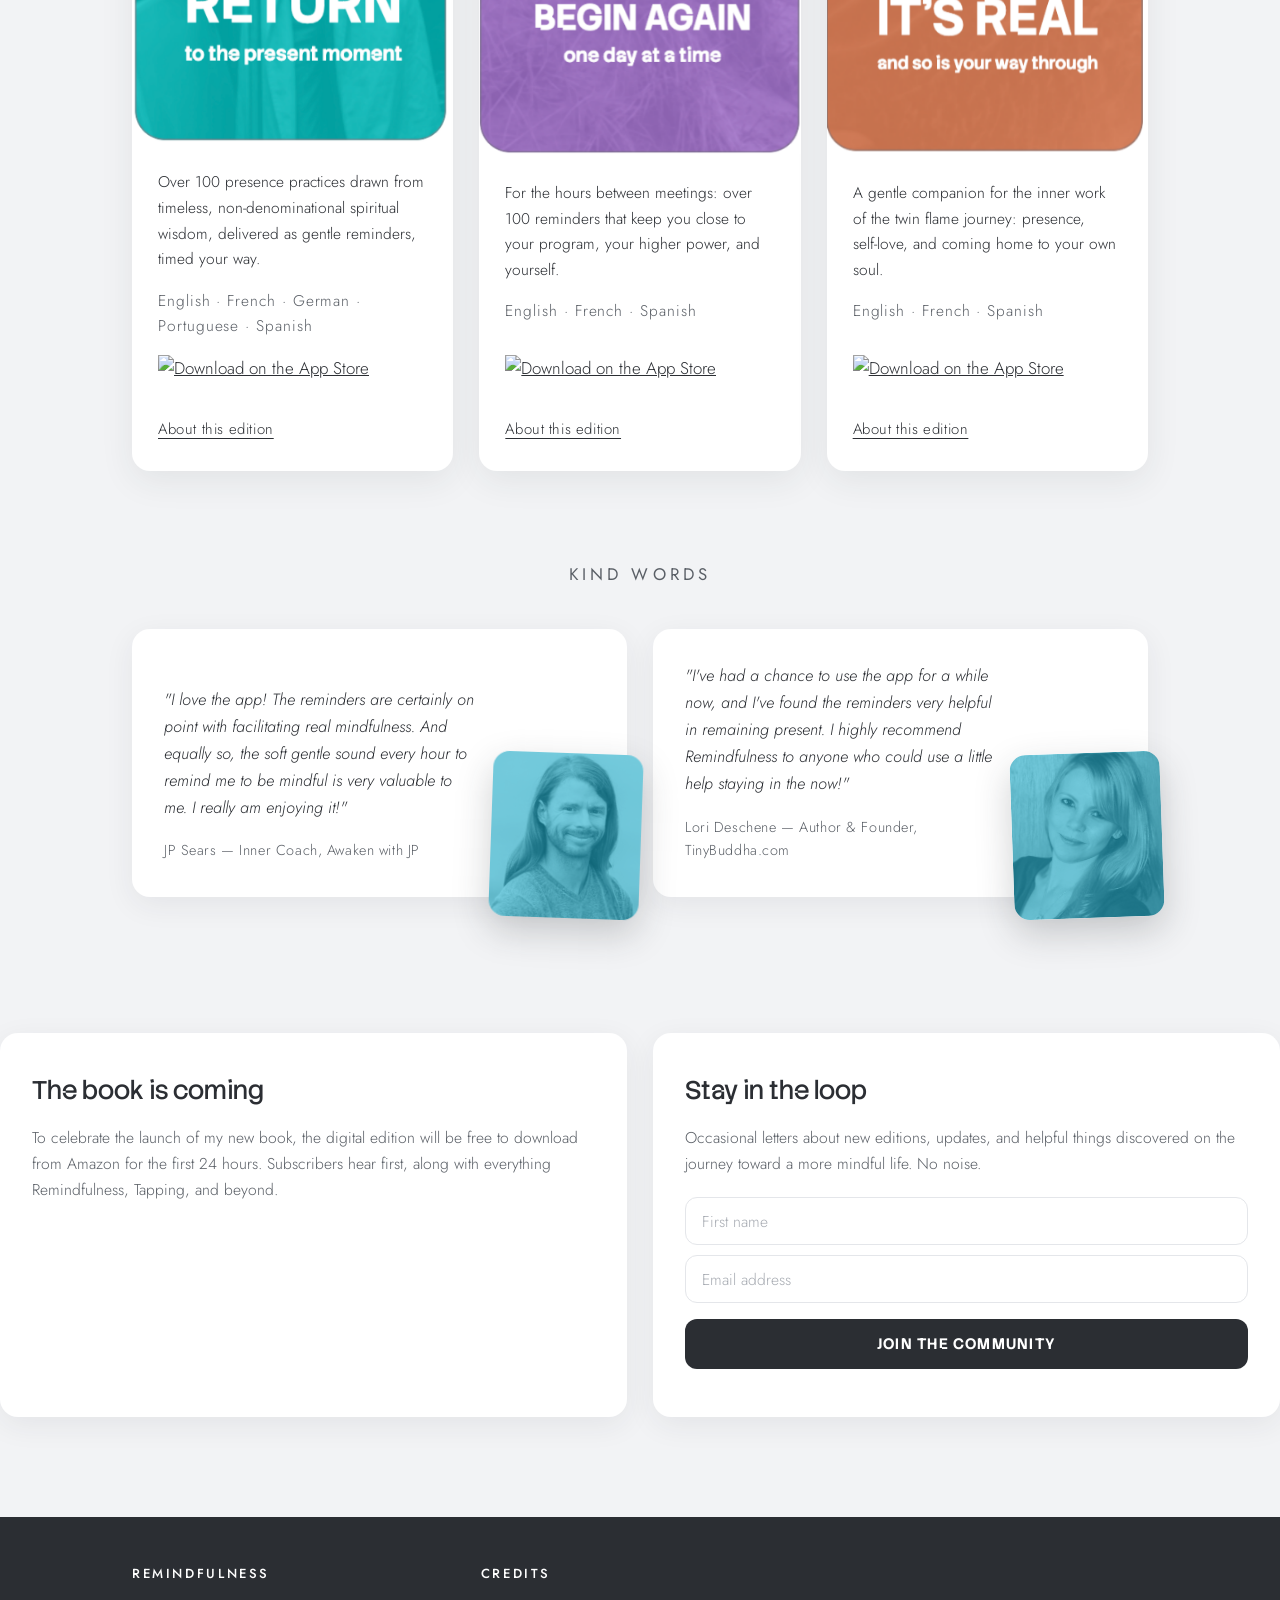
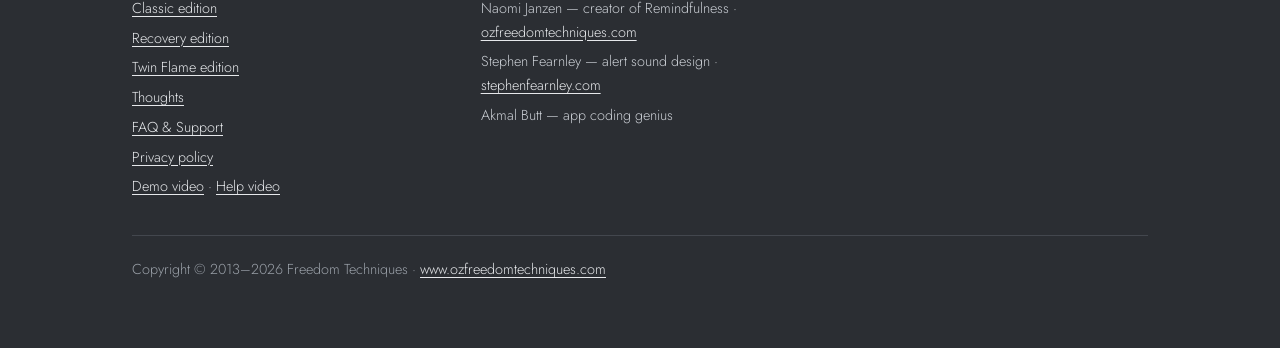
==== commit def81df2: "Update hero-lockup image source in index.html" ====
--- a/index.html
+++ b/index.html
@@ -40,7 +40,7 @@
 <main>
   <section class="hero fade-in">
     <div class="wrap">
-      <div class="hero-lockup"><img src="assets/splash-lockup2.jpg" alt="Remindfulness logo on brushed metal" onerror="this.parentElement.style.display='none'"></div>
+      <div class="hero-lockup"><img src="assets/splash-lockup.jpg" alt="Remindfulness logo on brushed metal" onerror="this.parentElement.style.display='none'"></div>
       <h1>Remember,<br>all day long.</h1>
       <p class="sub">Gentle reminders that call you back to the present, and to who you really are, all through your busy day.</p>
       <p class="credit">as featured in <b>COSMOPOLITAN</b></p>
